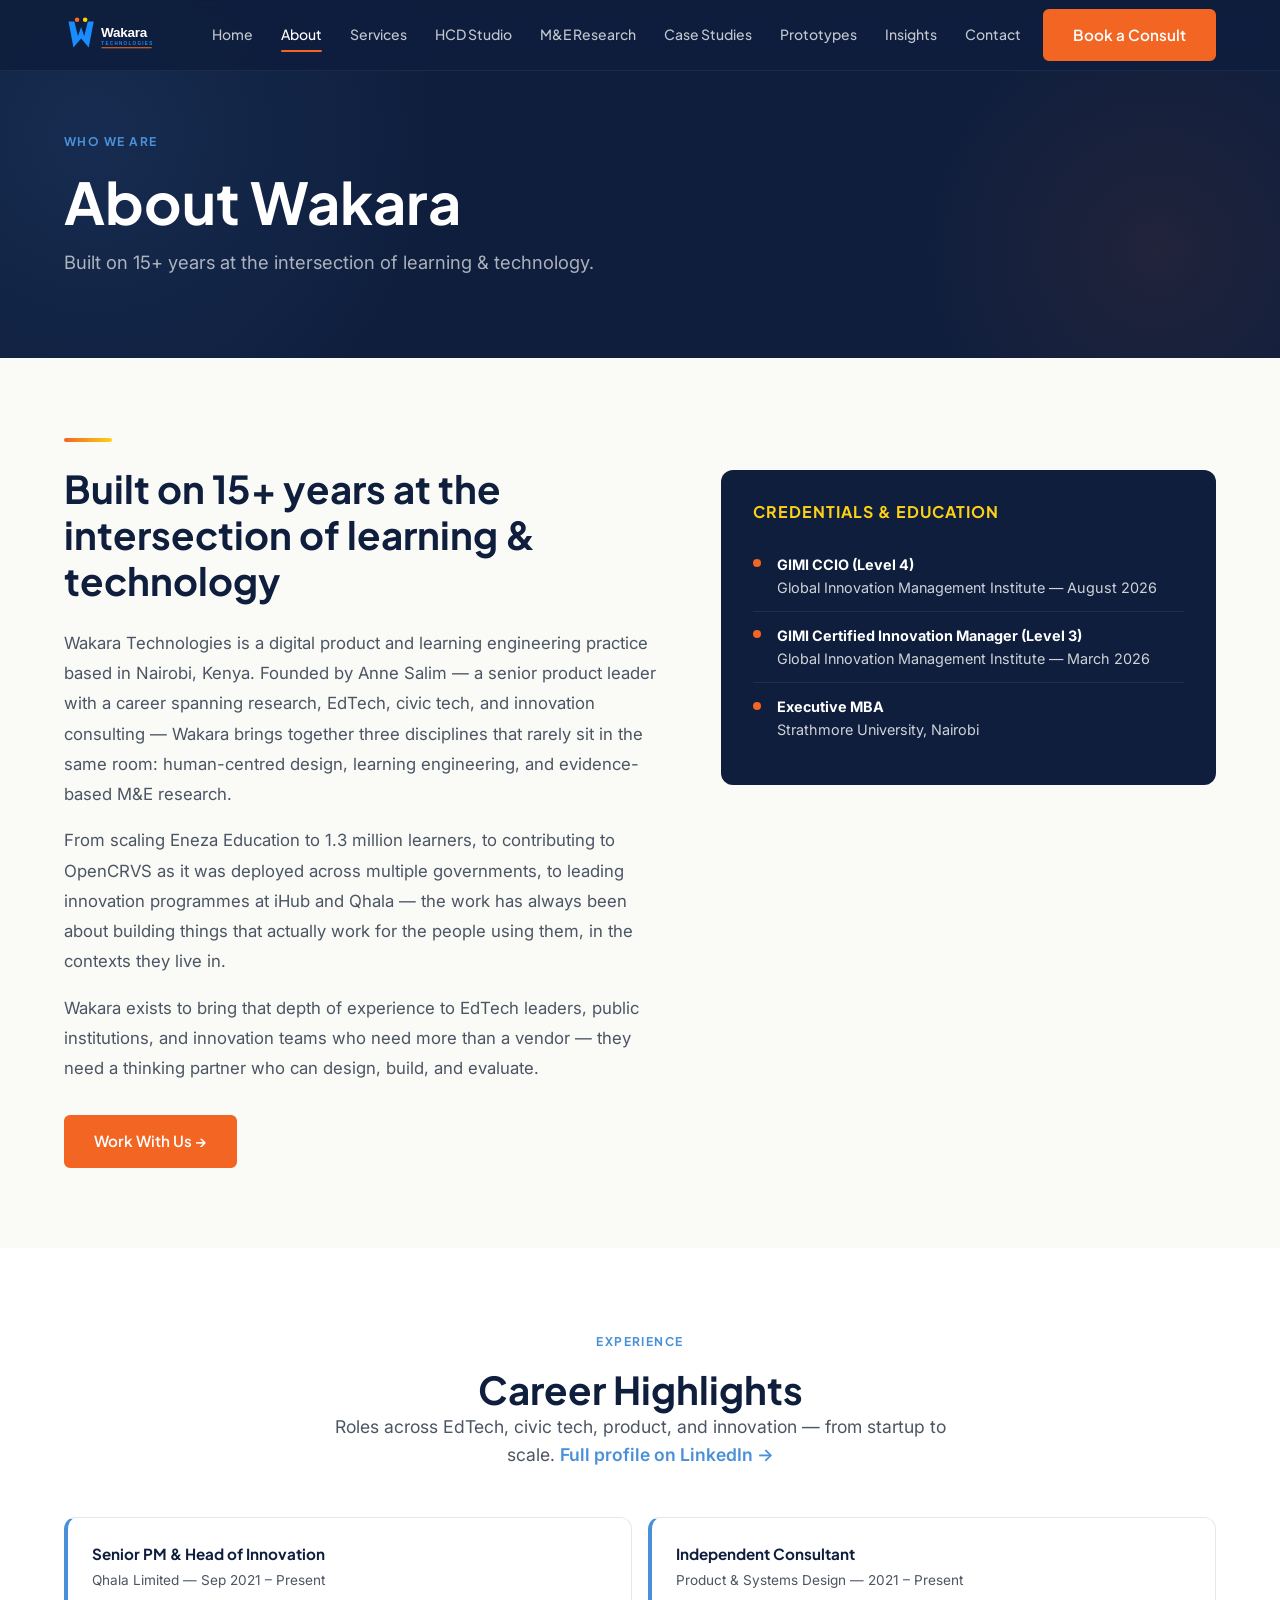
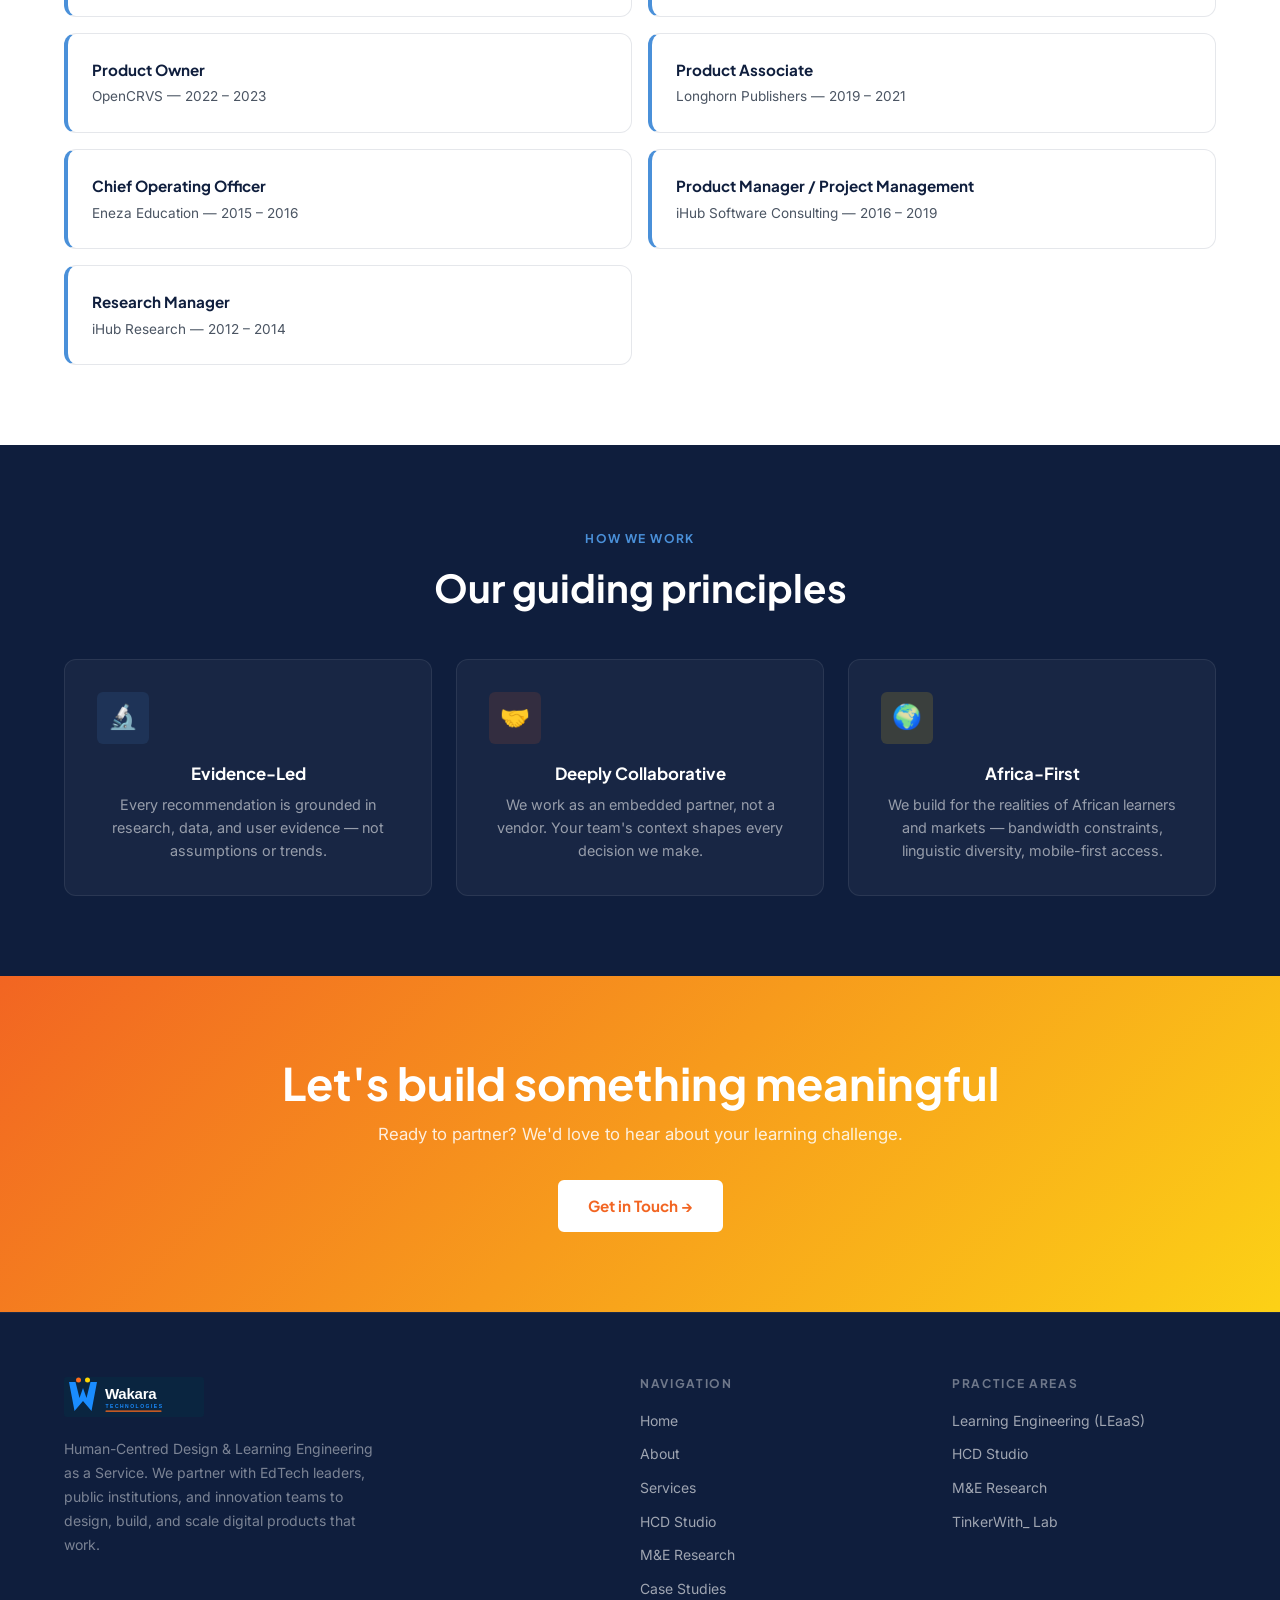
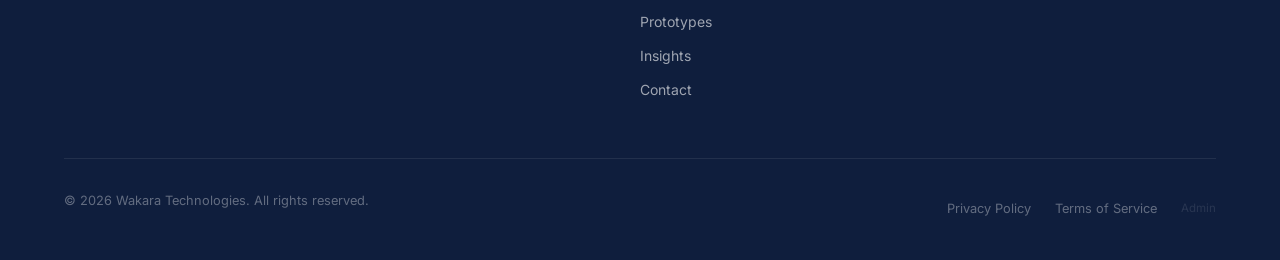
==== about.html @ aa9579fa "Add GIMI Level 3 Certified Innovation Manager credential (March 2026)" ====
<!DOCTYPE html>
<html lang="en">
<head>
  <meta charset="UTF-8" />
  <meta name="viewport" content="width=device-width, initial-scale=1.0" />
  <link rel="icon" type="image/svg+xml" href="assets/images/wakara_favicon.svg" />
  <link rel="icon" type="image/png" sizes="32x32" href="assets/images/wakara_favicon_32px.png" />
  <meta name="description" content="About Wakara Technologies — 15+ years at the intersection of learning and technology. Based in Nairobi, Kenya." />
  <title>About — Wakara Technologies</title>
  <link rel="preconnect" href="https://fonts.googleapis.com" />
  <link rel="preconnect" href="https://fonts.gstatic.com" crossorigin />
  <link href="https://fonts.googleapis.com/css2?family=Plus+Jakarta+Sans:wght@400;500;600;700;800&family=Inter:wght@300;400;500;600&display=swap" rel="stylesheet" />
  <link rel="stylesheet" href="assets/css/theme.css" />
  <!-- Google tag (gtag.js) -->
  <script async src="https://www.googletagmanager.com/gtag/js?id=G-FQJL37L7R7"></script>
  <script>
    window.dataLayer = window.dataLayer || [];
    function gtag(){dataLayer.push(arguments);}
    gtag('js', new Date());
    gtag('config', 'G-FQJL37L7R7');
  </script>
</head>
<body>
  <a href="#main-content" class="skip-link">Skip to main content</a>

  <!-- ===================== NAVBAR ===================== -->
  <nav class="navbar" role="navigation" aria-label="Main navigation">
    <div class="container nav-inner">
      <a href="index.html" class="nav-logo" aria-label="Wakara Technologies home">
        <img src="assets/images/wakara_logo_navbar.svg" alt="Wakara Technologies" class="nav-logo-img" />
      </a>
      <ul class="nav-links" role="list">
        <li><a href="index.html">Home</a></li>
        <li><a href="about.html" class="active">About</a></li>
        <li><a href="services.html">Services</a></li>
        <li><a href="hcd.html">HCD Studio</a></li>
        <li><a href="research.html">M&amp;E Research</a></li>
        <li><a href="case-studies.html">Case Studies</a></li>
        <li><a href="prototypes.html">Prototypes</a></li>
        <li><a href="insights.html">Insights</a></li>
        <li><a href="contact.html">Contact</a></li>
      </ul>
      <div class="nav-cta">
        <a href="https://calendar.app.google/kDBzfZApc8v6rd1K8" target="_blank" rel="noopener" class="btn btn-primary">Book a Consult</a>
      </div>
      <button class="hamburger" id="hamburger" aria-label="Toggle navigation" aria-expanded="false" aria-controls="mobileNav">
        <span></span><span></span><span></span>
      </button>
    </div>
  </nav>

  <div class="mobile-nav" id="mobileNav" aria-label="Mobile navigation">
    <a href="index.html">Home</a>
    <a href="about.html" class="active">About</a>
    <a href="services.html">Services</a>
    <a href="hcd.html">HCD Studio</a>
    <a href="research.html">M&amp;E Research</a>
    <a href="case-studies.html">Case Studies</a>
    <a href="prototypes.html">Prototypes</a>
    <a href="insights.html">Insights</a>
    <a href="contact.html">Contact</a>
    <div class="mobile-cta">
      <a href="https://calendar.app.google/kDBzfZApc8v6rd1K8" target="_blank" rel="noopener" class="btn btn-primary" style="width:100%;justify-content:center;">Book a Consult</a>
    </div>
  </div>

  <!-- ===================== PAGE HERO ===================== -->
  <header class="page-hero" aria-label="About page hero">
    <div class="container page-hero-content">
      <span class="section-label">Who We Are</span>
      <h1>About Wakara</h1>
      <p class="hero-sub">Built on 15+ years at the intersection of learning &amp; technology.</p>
    </div>
  </header>

  <!-- ===================== ABOUT MAIN ===================== -->
  <section class="section section-cream" id="main-content" aria-label="About main content">
    <div class="container">
      <div class="about-grid">

        <div>
          <div class="divider"></div>
          <h2 style="margin-bottom:1.5rem;">Built on 15+ years at the intersection of learning &amp; technology</h2>

          <p style="font-size:1.05rem;color:var(--gray-600);line-height:1.8;">
            Wakara Technologies is a digital product and learning engineering practice based in Nairobi, Kenya. Founded by Anne Salim — a senior product leader with a career spanning research, EdTech, civic tech, and innovation consulting — Wakara brings together three disciplines that rarely sit in the same room: human-centred design, learning engineering, and evidence-based M&amp;E research.
          </p>
          <p style="font-size:1.05rem;color:var(--gray-600);line-height:1.8;">
            From scaling Eneza Education to 1.3 million learners, to contributing to OpenCRVS as it was deployed across multiple governments, to leading innovation programmes at iHub and Qhala — the work has always been about building things that actually work for the people using them, in the contexts they live in.
          </p>
          <p style="font-size:1.05rem;color:var(--gray-600);line-height:1.8;">
            Wakara exists to bring that depth of experience to EdTech leaders, public institutions, and innovation teams who need more than a vendor — they need a thinking partner who can design, build, and evaluate.
          </p>

          <div style="margin-top:2rem;">
            <a href="contact.html" class="btn btn-primary">Work With Us &rarr;</a>
          </div>
        </div>

        <div>
          <div class="cred-card">
            <h3>Credentials &amp; Education</h3>

            <div class="cred-item">
              <div class="cred-dot"></div>
              <div class="cred-text">
                <strong>GIMI CCIO (Level 4)</strong><br />
                Global Innovation Management Institute &mdash; August 2026
              </div>
            </div>

            <div class="cred-item">
              <div class="cred-dot"></div>
              <div class="cred-text">
                <strong>GIMI Certified Innovation Manager (Level 3)</strong><br />
                Global Innovation Management Institute &mdash; March 2026
              </div>
            </div>

            <div class="cred-item">
              <div class="cred-dot"></div>
              <div class="cred-text">
                <strong>Executive MBA</strong><br />
                Strathmore University, Nairobi
              </div>
            </div>

          </div>
        </div>

      </div>
    </div>
  </section>

  <!-- ===================== CAREER HIGHLIGHTS ===================== -->
  <section class="section section-light" aria-labelledby="career-heading">
    <div class="container">
      <div class="text-center" style="margin-bottom:3rem;">
        <span class="section-label">Experience</span>
        <h2 id="career-heading">Career Highlights</h2>
        <p class="section-subtitle">Roles across EdTech, civic tech, product, and innovation — from startup to scale. <a href="https://www.linkedin.com/in/anne-salim-95a51118" target="_blank" rel="noopener" style="color:var(--sky);font-weight:600;">Full profile on LinkedIn →</a></p>
      </div>

      <div class="career-grid">

        <div class="career-card card-hover">
          <div class="career-role">Senior PM &amp; Head of Innovation</div>
          <div class="career-org">Qhala Limited &mdash; Sep 2021 – Present</div>
        </div>

        <div class="career-card card-hover">
          <div class="career-role">Independent Consultant</div>
          <div class="career-org">Product &amp; Systems Design &mdash; 2021 – Present</div>
        </div>

        <div class="career-card card-hover">
          <div class="career-role">Product Owner</div>
          <div class="career-org">OpenCRVS &mdash; 2022 – 2023</div>
        </div>

        <div class="career-card card-hover">
          <div class="career-role">Product Associate</div>
          <div class="career-org">Longhorn Publishers &mdash; 2019 – 2021</div>
        </div>

        <div class="career-card card-hover">
          <div class="career-role">Chief Operating Officer</div>
          <div class="career-org">Eneza Education &mdash; 2015 – 2016</div>
        </div>

        <div class="career-card card-hover">
          <div class="career-role">Product Manager / Project Management</div>
          <div class="career-org">iHub Software Consulting &mdash; 2016 – 2019</div>
        </div>

        <div class="career-card card-hover">
          <div class="career-role">Research Manager</div>
          <div class="career-org">iHub Research &mdash; 2012 – 2014</div>
        </div>

      </div>
    </div>
  </section>

  <!-- ===================== VALUES ===================== -->
  <section class="section section-dark" aria-labelledby="values-heading">
    <div class="container text-center">
      <span class="section-label" style="color:var(--sky)">How We Work</span>
      <h2 id="values-heading" class="text-white" style="margin-bottom:3rem;">Our guiding principles</h2>

      <div class="services-grid">

        <div class="service-card card-hover" style="background:rgba(255,255,255,.04);border-color:rgba(255,255,255,.08);">
          <div class="service-icon icon-sky">🔬</div>
          <h3 style="color:var(--white);">Evidence-Led</h3>
          <p style="color:rgba(255,255,255,.55);">Every recommendation is grounded in research, data, and user evidence — not assumptions or trends.</p>
        </div>

        <div class="service-card card-hover" style="background:rgba(255,255,255,.04);border-color:rgba(255,255,255,.08);">
          <div class="service-icon icon-orange">🤝</div>
          <h3 style="color:var(--white);">Deeply Collaborative</h3>
          <p style="color:rgba(255,255,255,.55);">We work as an embedded partner, not a vendor. Your team's context shapes every decision we make.</p>
        </div>

        <div class="service-card card-hover" style="background:rgba(255,255,255,.04);border-color:rgba(255,255,255,.08);">
          <div class="service-icon icon-yellow">🌍</div>
          <h3 style="color:var(--white);">Africa-First</h3>
          <p style="color:rgba(255,255,255,.55);">We build for the realities of African learners and markets — bandwidth constraints, linguistic diversity, mobile-first access.</p>
        </div>

      </div>
    </div>
  </section>

  <!-- ===================== CTA ===================== -->
  <section class="cta-banner" aria-label="Call to action">
    <div class="container">
      <h2>Let's build something meaningful</h2>
      <p>Ready to partner? We'd love to hear about your learning challenge.</p>
      <a href="contact.html" class="btn btn-white">Get in Touch &rarr;</a>
    </div>
  </section>

  <!-- ===================== FOOTER ===================== -->
  <footer class="footer" role="contentinfo">
    <div class="container">
      <div class="footer-grid">
        <div class="footer-brand">
          <img src="assets/images/wakara_logo_dark_bg.svg" alt="Wakara Technologies" class="footer-logo-img" />
          <p class="footer-tagline">Human-Centred Design &amp; Learning Engineering as a Service. We partner with EdTech leaders, public institutions, and innovation teams to design, build, and scale digital products that work.</p>
        </div>
        <div class="footer-col">
          <h4>Navigation</h4>
          <ul>
            <li><a href="index.html">Home</a></li>
            <li><a href="about.html">About</a></li>
            <li><a href="services.html">Services</a></li>
            <li><a href="hcd.html">HCD Studio</a></li>
            <li><a href="research.html">M&amp;E Research</a></li>
            <li><a href="case-studies.html">Case Studies</a></li>
            <li><a href="prototypes.html">Prototypes</a></li>
            <li><a href="insights.html">Insights</a></li>
            <li><a href="contact.html">Contact</a></li>
          </ul>
        </div>
        <div class="footer-col">
          <h4>Practice Areas</h4>
          <ul>
            <li><a href="services.html">Learning Engineering (LEaaS)</a></li>
            <li><a href="hcd.html">HCD Studio</a></li>
            <li><a href="research.html">M&amp;E Research</a></li>
            <li><a href="prototypes.html">TinkerWith_ Lab</a></li>
          </ul>
        </div>
      </div>
      <div class="footer-bottom">
        <p class="footer-copy">&copy; 2026 Wakara Technologies. All rights reserved.</p>
        <div class="footer-legal">
          <a href="privacy.html">Privacy Policy</a>
          <a href="#">Terms of Service</a>
          <a href="admin.html" style="opacity:.3;font-size:.72rem;">Admin</a>
        </div>
      </div>
    </div>
  </footer>

  <script src="assets/js/theme.js"></script>
</body>
</html>
---- assets/css/theme.css ----
/* ===================================================
   Wakara Technologies — theme.css
   Brand palette & design system
   =================================================== */

/* ---------- Google Fonts ---------- */
@import url('https://fonts.googleapis.com/css2?family=Plus+Jakarta+Sans:wght@400;500;600;700;800&family=Inter:wght@300;400;500;600&display=swap');

/* ---------- CSS Variables ---------- */
:root {
  --navy:        #0f1e3d;
  --navy-light:  #1a2d52;
  --sky:         #4a90d9;
  --orange:      #f26522;
  --yellow:      #fcd116;
  --cream:       #fafaf7;
  --white:       #ffffff;
  --gray-100:    #f3f4f6;
  --gray-200:    #e5e7eb;
  --gray-400:    #9ca3af;
  --gray-600:    #4b5563;
  --gray-800:    #1f2937;
  --green:       #10b981;

  --font-head: 'Plus Jakarta Sans', sans-serif;
  --font-body: 'Inter', sans-serif;

  --radius-sm:  6px;
  --radius-md:  12px;
  --radius-lg:  20px;

  --shadow-sm:  0 1px 3px rgba(0,0,0,.08);
  --shadow-md:  0 4px 16px rgba(0,0,0,.12);
  --shadow-lg:  0 8px 32px rgba(0,0,0,.18);
  --transition: all .25s ease;
}

/* ---------- Reset & Base ---------- */
*, *::before, *::after { box-sizing: border-box; margin: 0; padding: 0; }

html { scroll-behavior: smooth; font-size: 16px; }

body {
  font-family: var(--font-body);
  background: var(--cream);
  color: var(--gray-800);
  line-height: 1.6;
  -webkit-font-smoothing: antialiased;
}

img { max-width: 100%; display: block; }
a  { text-decoration: none; color: inherit; }
ul { list-style: none; }

/* ---------- Typography ---------- */
h1,h2,h3,h4,h5,h6 {
  font-family: var(--font-head);
  font-weight: 700;
  line-height: 1.2;
  color: var(--navy);
}

h1 { font-size: clamp(2.2rem, 5vw, 3.6rem); }
h2 { font-size: clamp(1.7rem, 3.5vw, 2.4rem); }
h3 { font-size: clamp(1.2rem, 2.5vw, 1.5rem); }

p { margin-bottom: 1rem; }

/* ---------- Utility ---------- */
.container {
  max-width: 1200px;
  margin: 0 auto;
  padding: 0 1.5rem;
}

.gradient-text {
  background: linear-gradient(90deg, var(--orange) 0%, var(--yellow) 100%);
  -webkit-background-clip: text;
  -webkit-text-fill-color: transparent;
  background-clip: text;
}

.section { padding: 5rem 0; }
.section-sm { padding: 3rem 0; }
.section-dark { background: var(--navy); }
.section-light { background: var(--white); }
.section-cream { background: var(--cream); }

.text-center { text-align: center; }
.text-white  { color: var(--white); }
.text-sky    { color: var(--sky); }
.text-orange { color: var(--orange); }

.section-label {
  display: inline-block;
  font-family: var(--font-head);
  font-size: .75rem;
  font-weight: 700;
  letter-spacing: .12em;
  text-transform: uppercase;
  color: var(--sky);
  margin-bottom: 1rem;
}

.section-title {
  margin-bottom: 1rem;
}

.section-subtitle {
  font-size: 1.1rem;
  color: var(--gray-600);
  max-width: 640px;
  margin: 0 auto 3rem;
}

/* ---------- Buttons ---------- */
.btn {
  display: inline-flex;
  align-items: center;
  gap: .5rem;
  padding: .75rem 1.75rem;
  border-radius: var(--radius-sm);
  font-family: var(--font-head);
  font-size: .95rem;
  font-weight: 600;
  cursor: pointer;
  border: 2px solid transparent;
  transition: var(--transition);
  white-space: nowrap;
}

.btn-primary {
  background: var(--orange);
  color: var(--white);
  border-color: var(--orange);
}
.btn-primary:hover {
  background: #d9581a;
  border-color: #d9581a;
  transform: translateY(-2px);
  box-shadow: 0 6px 20px rgba(242,101,34,.35);
}

.btn-outline {
  background: transparent;
  color: var(--white);
  border-color: rgba(255,255,255,.5);
}
.btn-outline:hover {
  border-color: var(--white);
  background: rgba(255,255,255,.08);
  transform: translateY(-2px);
}

.btn-outline-dark {
  background: transparent;
  color: var(--navy);
  border-color: var(--navy);
}
.btn-outline-dark:hover {
  background: var(--navy);
  color: var(--white);
  transform: translateY(-2px);
}

/* ---------- Navbar ---------- */
.navbar {
  position: fixed;
  top: 0; left: 0; right: 0;
  z-index: 1000;
  background: rgba(15,30,61,.92);
  backdrop-filter: blur(12px);
  -webkit-backdrop-filter: blur(12px);
  border-bottom: 1px solid rgba(255,255,255,.06);
  transition: box-shadow .3s ease;
}

.navbar.scrolled {
  box-shadow: 0 4px 24px rgba(0,0,0,.35);
}

.nav-inner {
  display: flex;
  align-items: center;
  justify-content: space-between;
  height: 70px;
}

.nav-logo {
  display: flex;
  align-items: center;
  line-height: 1;
}

.nav-logo-img {
  height: 36px;
  width: auto;
  display: block;
}

.nav-links {
  display: flex;
  align-items: center;
  gap: .25rem;
}

.nav-links a {
  position: relative;
  padding: .4rem .75rem;
  font-family: var(--font-head);
  font-size: .875rem;
  font-weight: 500;
  color: rgba(255,255,255,.75);
  border-radius: var(--radius-sm);
  transition: var(--transition);
}

.nav-links a:hover {
  color: var(--white);
  background: rgba(255,255,255,.06);
}

.nav-links a.active {
  color: var(--white);
}

.nav-links a.active::after {
  content: '';
  position: absolute;
  bottom: -2px;
  left: .75rem;
  right: .75rem;
  height: 2px;
  background: var(--orange);
  border-radius: 2px;
}

.nav-cta {
  display: flex;
  align-items: center;
  gap: .75rem;
}

/* Hamburger */
.hamburger {
  display: none;
  flex-direction: column;
  gap: 5px;
  cursor: pointer;
  padding: .5rem;
  border-radius: var(--radius-sm);
  transition: var(--transition);
}

.hamburger span {
  display: block;
  width: 24px;
  height: 2px;
  background: var(--white);
  border-radius: 2px;
  transition: var(--transition);
}

.hamburger.open span:nth-child(1) { transform: translateY(7px) rotate(45deg); }
.hamburger.open span:nth-child(2) { opacity: 0; }
.hamburger.open span:nth-child(3) { transform: translateY(-7px) rotate(-45deg); }

/* ---------- Mobile Nav ---------- */
.mobile-nav {
  display: none;
  position: fixed;
  top: 70px; left: 0; right: 0;
  background: var(--navy);
  border-bottom: 1px solid rgba(255,255,255,.08);
  z-index: 999;
  padding: 1rem 0;
  transform: translateY(-10px);
  opacity: 0;
  transition: opacity .25s ease, transform .25s ease;
  pointer-events: none;
}

.mobile-nav.open {
  opacity: 1;
  transform: translateY(0);
  pointer-events: all;
}

.mobile-nav a {
  display: block;
  padding: .75rem 1.5rem;
  font-family: var(--font-head);
  font-size: .95rem;
  font-weight: 500;
  color: rgba(255,255,255,.8);
  border-left: 3px solid transparent;
  transition: var(--transition);
}

.mobile-nav a:hover,
.mobile-nav a.active {
  color: var(--white);
  border-left-color: var(--orange);
  background: rgba(255,255,255,.04);
}

.mobile-nav .mobile-cta {
  margin: 1rem 1.5rem 0;
}

/* ---------- Page Hero ---------- */
.page-hero {
  padding: 8rem 0 4rem;
  background: var(--navy);
  position: relative;
  overflow: hidden;
}

.page-hero::before {
  content: '';
  position: absolute;
  top: -60%;
  left: -20%;
  width: 700px;
  height: 700px;
  background: radial-gradient(circle, rgba(74,144,217,.12) 0%, transparent 70%);
  pointer-events: none;
}

.page-hero::after {
  content: '';
  position: absolute;
  bottom: -40%;
  right: -10%;
  width: 500px;
  height: 500px;
  background: radial-gradient(circle, rgba(242,101,34,.08) 0%, transparent 70%);
  pointer-events: none;
}

.page-hero-content {
  position: relative;
  z-index: 1;
}

.page-hero h1 {
  color: var(--white);
  margin-bottom: .75rem;
}

.page-hero .hero-sub {
  font-size: 1.15rem;
  color: rgba(255,255,255,.65);
  max-width: 580px;
}

/* ---------- Home Hero ---------- */
.hero {
  min-height: 100vh;
  display: flex;
  align-items: center;
  background: var(--navy);
  position: relative;
  overflow: hidden;
  padding: 7rem 0 4rem;
}

.hero::before {
  content: '';
  position: absolute;
  inset: 0;
  background:
    radial-gradient(ellipse 80% 60% at 50% 30%, rgba(74,144,217,.14) 0%, transparent 60%),
    radial-gradient(ellipse 40% 40% at 80% 80%, rgba(242,101,34,.08) 0%, transparent 60%);
  pointer-events: none;
}

.hero-grid {
  display: grid;
  grid-template-columns: 1fr 1fr;
  gap: 4rem;
  align-items: center;
  position: relative;
  z-index: 1;
}

.hero-badge {
  display: inline-flex;
  align-items: center;
  gap: .5rem;
  background: rgba(255,255,255,.07);
  border: 1px solid rgba(255,255,255,.12);
  border-radius: 999px;
  padding: .35rem .9rem;
  margin-bottom: 1.5rem;
  font-family: var(--font-head);
  font-size: .8rem;
  font-weight: 600;
  color: var(--yellow);
  letter-spacing: .04em;
}

.pulse-dot {
  width: 8px;
  height: 8px;
  background: var(--yellow);
  border-radius: 50%;
  animation: pulse 2s infinite;
}

@keyframes pulse {
  0%,100% { box-shadow: 0 0 0 0 rgba(252,209,22,.4); }
  50%      { box-shadow: 0 0 0 6px rgba(252,209,22,0); }
}

.hero-title {
  color: var(--white);
  margin-bottom: 1.25rem;
}

.hero-subtitle {
  font-size: 1.1rem;
  color: rgba(255,255,255,.65);
  margin-bottom: 2rem;
  line-height: 1.7;
}

.hero-ctas {
  display: flex;
  flex-wrap: wrap;
  gap: 1rem;
  margin-bottom: 3rem;
}

.hero-stats {
  display: flex;
  flex-wrap: wrap;
  gap: 2rem;
  padding-top: 2rem;
  border-top: 1px solid rgba(255,255,255,.1);
}

.stat-item .stat-val {
  font-family: var(--font-head);
  font-size: 1.6rem;
  font-weight: 800;
  color: var(--white);
}

.stat-item .stat-val span { color: var(--orange); }

.stat-item .stat-label {
  font-size: .8rem;
  color: rgba(255,255,255,.5);
  letter-spacing: .04em;
}

/* Hero visual blob */
.hero-visual {
  display: flex;
  justify-content: center;
  align-items: center;
}

.hero-blob {
  width: 420px;
  height: 420px;
  background: linear-gradient(135deg, rgba(74,144,217,.2) 0%, rgba(242,101,34,.15) 60%, rgba(252,209,22,.1) 100%);
  border-radius: 60% 40% 50% 45% / 45% 55% 40% 60%;
  border: 1px solid rgba(255,255,255,.08);
  display: flex;
  align-items: center;
  justify-content: center;
  animation: blobFloat 8s ease-in-out infinite;
  position: relative;
}

.hero-blob::before {
  content: '';
  position: absolute;
  inset: 20px;
  border-radius: inherit;
  background: rgba(255,255,255,.03);
  border: 1px solid rgba(255,255,255,.06);
}

.blob-text {
  font-family: var(--font-head);
  font-size: 1rem;
  font-weight: 600;
  color: rgba(255,255,255,.5);
  text-align: center;
  letter-spacing: .04em;
  z-index: 1;
  padding: 1rem;
}

.blob-text strong {
  display: block;
  font-size: 2.5rem;
  font-weight: 800;
  color: var(--white);
  margin-bottom: .25rem;
}

@keyframes blobFloat {
  0%,100% { transform: translateY(0) rotate(0deg); border-radius: 60% 40% 50% 45% / 45% 55% 40% 60%; }
  33%      { transform: translateY(-16px) rotate(2deg); border-radius: 50% 50% 45% 55% / 55% 45% 55% 45%; }
  66%      { transform: translateY(8px) rotate(-1deg); border-radius: 55% 45% 55% 45% / 50% 50% 50% 50%; }
}

/* ---------- Service Cards ---------- */
.services-grid {
  display: grid;
  grid-template-columns: repeat(3, 1fr);
  gap: 1.5rem;
}

.service-card {
  background: var(--white);
  border-radius: var(--radius-md);
  padding: 2rem;
  border: 1px solid var(--gray-200);
  transition: var(--transition);
  position: relative;
  overflow: hidden;
}

.service-card::before {
  content: '';
  position: absolute;
  top: 0; left: 0; right: 0;
  height: 3px;
  background: linear-gradient(90deg, var(--sky), var(--orange));
  opacity: 0;
  transition: var(--transition);
}

.service-card:hover::before { opacity: 1; }

.service-icon {
  width: 52px;
  height: 52px;
  border-radius: var(--radius-sm);
  display: flex;
  align-items: center;
  justify-content: center;
  font-size: 1.5rem;
  margin-bottom: 1.25rem;
}

.icon-sky    { background: rgba(74,144,217,.12); }
.icon-orange { background: rgba(242,101,34,.12); }
.icon-yellow { background: rgba(252,209,22,.15); }
.icon-navy   { background: rgba(15,30,61,.08); }

.service-card h3 {
  font-size: 1.05rem;
  margin-bottom: .6rem;
  color: var(--navy);
}

.service-card p {
  font-size: .9rem;
  color: var(--gray-600);
  margin: 0;
}

.service-cta-card {
  background: linear-gradient(135deg, var(--navy) 0%, #1e4080 100%);
  border: none;
  color: var(--white);
  display: flex;
  flex-direction: column;
  justify-content: center;
  min-height: 180px;
}

.service-cta-card h3 { color: var(--white); }
.service-cta-card p  { color: rgba(255,255,255,.65); }

/* ---------- Case Study Cards ---------- */
.case-grid {
  display: grid;
  grid-template-columns: repeat(3, 1fr);
  gap: 1.5rem;
}

.case-card {
  border-radius: var(--radius-md);
  overflow: hidden;
  position: relative;
  min-height: 320px;
  display: flex;
  flex-direction: column;
  justify-content: flex-end;
  transition: var(--transition);
}

.case-bg {
  position: absolute;
  inset: 0;
  z-index: 0;
}

.case-bg-1 { background: linear-gradient(135deg, #1a2d52 0%, #0f1e3d 100%); }
.case-bg-2 { background: linear-gradient(135deg, #1e3a5f 0%, #0f1e3d 100%); }
.case-bg-3 { background: linear-gradient(135deg, #2a1f4f 0%, #0f1e3d 100%); }

.case-overlay {
  position: absolute;
  inset: 0;
  background: linear-gradient(to top, rgba(0,0,0,.75) 0%, transparent 60%);
  z-index: 1;
}

.case-content {
  position: relative;
  z-index: 2;
  padding: 1.75rem;
}

.case-tag {
  display: inline-block;
  background: rgba(255,255,255,.12);
  color: rgba(255,255,255,.8);
  font-size: .7rem;
  font-weight: 600;
  letter-spacing: .1em;
  text-transform: uppercase;
  padding: .25rem .65rem;
  border-radius: 999px;
  margin-bottom: .75rem;
}

.case-card h3 {
  color: var(--white);
  font-size: 1.2rem;
  margin-bottom: .4rem;
}

.case-card p {
  font-size: .875rem;
  color: rgba(255,255,255,.65);
  margin-bottom: 1rem;
}

.case-stat {
  font-family: var(--font-head);
  font-weight: 700;
  color: var(--yellow);
  font-size: 1.1rem;
}

/* Case study full-width variant */
.case-card-full {
  min-height: 260px;
  border-radius: var(--radius-md);
  margin-bottom: 1.5rem;
}

/* ---------- Package Cards ---------- */
.packages-grid {
  display: grid;
  grid-template-columns: repeat(2, 1fr);
  gap: 1.5rem;
}

.package-card {
  background: var(--white);
  border-radius: var(--radius-md);
  padding: 2.25rem;
  border: 1px solid var(--gray-200);
  border-top: 4px solid transparent;
  transition: var(--transition);
}

.package-card:hover {
  border-top-color: var(--orange);
  box-shadow: var(--shadow-lg);
  transform: translateY(-4px);
}

.package-number {
  font-family: var(--font-head);
  font-size: .75rem;
  font-weight: 700;
  letter-spacing: .14em;
  text-transform: uppercase;
  color: var(--sky);
  margin-bottom: .5rem;
}

.package-card h3 {
  color: var(--navy);
  margin-bottom: .75rem;
  font-size: 1.3rem;
}

.package-card p {
  color: var(--gray-600);
  font-size: .95rem;
  margin: 0;
}

/* ---------- Prototype Cards ---------- */
.proto-grid {
  display: grid;
  grid-template-columns: repeat(3, 1fr);
  gap: 1.5rem;
}

.proto-card {
  background: var(--white);
  border-radius: var(--radius-md);
  padding: 1.75rem;
  border: 1px solid var(--gray-200);
  transition: var(--transition);
  display: flex;
  flex-direction: column;
  gap: .75rem;
}

.proto-card-header {
  display: flex;
  align-items: flex-start;
  justify-content: space-between;
  gap: .5rem;
}

.proto-card h3 {
  font-size: 1.1rem;
  color: var(--navy);
  flex: 1;
}

.proto-card p {
  font-size: .88rem;
  color: var(--gray-600);
  line-height: 1.6;
  flex: 1;
  margin: 0;
}

.proto-tags {
  display: flex;
  flex-wrap: wrap;
  gap: .4rem;
}

.proto-tag {
  background: #e0f2fe;
  color: #0369a1;
  font-size: .7rem;
  font-weight: 600;
  padding: .2rem .6rem;
  border-radius: 999px;
}

.proto-footer {
  display: flex;
  align-items: center;
  justify-content: space-between;
  margin-top: auto;
}

.proto-link {
  font-family: var(--font-head);
  font-size: .85rem;
  font-weight: 600;
  color: var(--sky);
  transition: var(--transition);
}

.proto-link:hover {
  color: var(--orange);
}

/* Status Badges */
.badge {
  display: inline-block;
  font-size: .7rem;
  font-weight: 700;
  letter-spacing: .06em;
  text-transform: uppercase;
  padding: .25rem .65rem;
  border-radius: 999px;
}

.badge-live     { background: rgba(16,185,129,.12); color: #059669; border: 1px solid rgba(16,185,129,.25); }
.badge-progress { background: rgba(252,209,22,.15); color: #92600a; border: 1px solid rgba(252,209,22,.35); }
.badge-concept  { background: rgba(156,163,175,.12); color: #4b5563; border: 1px solid rgba(156,163,175,.25); }

/* ---------- Insight Cards ---------- */
.insights-grid {
  display: grid;
  grid-template-columns: repeat(3, 1fr);
  gap: 1.5rem;
}

.insight-card {
  background: var(--white);
  border-radius: var(--radius-md);
  overflow: hidden;
  border: 1px solid var(--gray-200);
  transition: var(--transition);
  display: flex;
  flex-direction: column;
}

.insight-img {
  height: 180px;
  background: linear-gradient(135deg, var(--navy-light) 0%, var(--navy) 100%);
  position: relative;
  overflow: hidden;
  flex-shrink: 0;
}

.insight-img-inner {
  position: absolute;
  inset: 0;
  display: flex;
  align-items: center;
  justify-content: center;
  font-size: 3rem;
  opacity: .3;
}

.insight-body {
  padding: 1.5rem;
  flex: 1;
  display: flex;
  flex-direction: column;
}

.insight-cat {
  font-size: .72rem;
  font-weight: 700;
  letter-spacing: .1em;
  text-transform: uppercase;
  color: var(--sky);
  margin-bottom: .5rem;
}

.insight-card h3 {
  font-size: 1rem;
  color: var(--navy);
  margin-bottom: .6rem;
  line-height: 1.4;
}

.insight-card p {
  font-size: .875rem;
  color: var(--gray-600);
  flex: 1;
  margin: 0;
}

.insight-link {
  display: inline-flex;
  align-items: center;
  gap: .3rem;
  margin-top: 1.25rem;
  font-family: var(--font-head);
  font-size: .85rem;
  font-weight: 600;
  color: var(--sky);
  transition: var(--transition);
}

.insight-link:hover { color: var(--orange); gap: .5rem; }

/* ---------- Contact ---------- */
.contact-grid {
  display: grid;
  grid-template-columns: 1fr 1.5fr;
  gap: 4rem;
  align-items: start;
}

.contact-info h2 { margin-bottom: 1rem; }

.contact-item {
  display: flex;
  gap: 1rem;
  margin-bottom: 1.75rem;
  align-items: flex-start;
}

.contact-icon {
  width: 44px;
  height: 44px;
  background: rgba(74,144,217,.1);
  border-radius: var(--radius-sm);
  display: flex;
  align-items: center;
  justify-content: center;
  font-size: 1.2rem;
  flex-shrink: 0;
}

.contact-item-label {
  font-family: var(--font-head);
  font-size: .75rem;
  font-weight: 600;
  letter-spacing: .1em;
  text-transform: uppercase;
  color: var(--sky);
  margin-bottom: .2rem;
}

.contact-item-val {
  font-size: .95rem;
  color: var(--gray-800);
  font-weight: 500;
}

/* Contact Form */
.contact-form {
  background: var(--white);
  border-radius: var(--radius-lg);
  padding: 2.5rem;
  border: 1px solid var(--gray-200);
  box-shadow: var(--shadow-md);
}

.form-group {
  margin-bottom: 1.25rem;
}

.form-group label {
  display: block;
  font-family: var(--font-head);
  font-size: .8rem;
  font-weight: 600;
  letter-spacing: .06em;
  text-transform: uppercase;
  color: var(--gray-600);
  margin-bottom: .4rem;
}

.form-group input,
.form-group textarea {
  width: 100%;
  padding: .75rem 1rem;
  border: 1px solid var(--gray-200);
  border-radius: var(--radius-sm);
  font-family: var(--font-body);
  font-size: .95rem;
  color: var(--gray-800);
  background: var(--cream);
  transition: var(--transition);
  outline: none;
}

.form-group input:focus,
.form-group textarea:focus {
  border-color: var(--sky);
  background: var(--white);
  box-shadow: 0 0 0 3px rgba(74,144,217,.12);
}

.form-group textarea {
  resize: vertical;
  min-height: 140px;
}

.form-note {
  font-size: .8rem;
  color: var(--gray-400);
  margin-top: 1rem;
  font-style: italic;
}

/* ---------- CTA Banner ---------- */
.cta-banner {
  background: linear-gradient(135deg, var(--orange) 0%, var(--yellow) 100%);
  padding: 5rem 0;
  text-align: center;
}

.cta-banner h2 {
  color: var(--white);
  font-size: clamp(1.8rem, 4vw, 2.8rem);
  margin-bottom: .75rem;
}

.cta-banner p {
  color: rgba(255,255,255,.85);
  font-size: 1.05rem;
  margin-bottom: 2rem;
}

.btn-white {
  background: var(--white);
  color: var(--orange);
  border-color: var(--white);
  font-weight: 700;
}

.btn-white:hover {
  background: var(--cream);
  transform: translateY(-2px);
  box-shadow: 0 8px 24px rgba(0,0,0,.15);
}

/* ---------- Credentials & About ---------- */
.cred-card {
  background: var(--navy);
  border-radius: var(--radius-md);
  padding: 2rem;
  margin-top: 2rem;
}

.cred-card h3 {
  color: var(--yellow);
  font-size: 1rem;
  letter-spacing: .06em;
  text-transform: uppercase;
  margin-bottom: 1.25rem;
}

.cred-item {
  display: flex;
  align-items: flex-start;
  gap: 1rem;
  padding: .75rem 0;
  border-bottom: 1px solid rgba(255,255,255,.07);
}

.cred-item:last-child { border-bottom: none; }

.cred-dot {
  width: 8px;
  height: 8px;
  background: var(--orange);
  border-radius: 50%;
  margin-top: .4rem;
  flex-shrink: 0;
}

.cred-text { color: rgba(255,255,255,.8); font-size: .9rem; }
.cred-text strong { color: var(--white); }

.career-grid {
  display: grid;
  grid-template-columns: repeat(2, 1fr);
  gap: 1rem;
  margin-top: 2rem;
}

.career-card {
  background: var(--white);
  border-radius: var(--radius-md);
  padding: 1.5rem;
  border: 1px solid var(--gray-200);
  border-left: 4px solid var(--sky);
}

.career-role {
  font-family: var(--font-head);
  font-weight: 700;
  color: var(--navy);
  font-size: .95rem;
  margin-bottom: .25rem;
}

.career-org {
  font-size: .85rem;
  color: var(--gray-600);
}

/* ---------- Footer ---------- */
.footer {
  background: var(--navy);
  padding: 4rem 0 2rem;
  border-top: 1px solid rgba(255,255,255,.06);
}

.footer-grid {
  display: grid;
  grid-template-columns: 2fr 1fr 1fr;
  gap: 3rem;
  padding-bottom: 3rem;
  border-bottom: 1px solid rgba(255,255,255,.08);
  margin-bottom: 2rem;
}

.footer-logo-img {
  height: 40px;
  width: auto;
  display: block;
  margin-bottom: 1.25rem;
}

.footer-tagline {
  font-size: .875rem;
  color: rgba(255,255,255,.45);
  line-height: 1.7;
  max-width: 320px;
}

.footer-col h4 {
  font-family: var(--font-head);
  font-size: .75rem;
  font-weight: 700;
  letter-spacing: .14em;
  text-transform: uppercase;
  color: rgba(255,255,255,.4);
  margin-bottom: 1rem;
}

.footer-col ul li { margin-bottom: .5rem; }

.footer-col ul li a {
  font-size: .875rem;
  color: rgba(255,255,255,.6);
  transition: var(--transition);
}

.footer-col ul li a:hover { color: var(--white); }

.footer-bottom {
  display: flex;
  align-items: center;
  justify-content: space-between;
  flex-wrap: wrap;
  gap: 1rem;
}

.footer-copy {
  font-size: .8rem;
  color: rgba(255,255,255,.35);
}

.footer-legal {
  display: flex;
  gap: 1.5rem;
}

.footer-legal a {
  font-size: .8rem;
  color: rgba(255,255,255,.35);
  transition: var(--transition);
}

.footer-legal a:hover { color: rgba(255,255,255,.65); }

/* ---------- Card hover utility ---------- */
.card-hover {
  transition: transform .25s ease, box-shadow .25s ease;
}

.card-hover:hover {
  transform: translateY(-6px);
  box-shadow: var(--shadow-lg);
}

/* ---------- Fade-in on scroll ---------- */
.fade-in {
  opacity: 0;
  transform: translateY(24px);
  transition: opacity .55s ease, transform .55s ease;
}

.fade-in.visible {
  opacity: 1;
  transform: translateY(0);
}

/* ---------- Section divider ---------- */
.divider {
  width: 48px;
  height: 4px;
  background: linear-gradient(90deg, var(--orange), var(--yellow));
  border-radius: 2px;
  margin-bottom: 1.5rem;
}

/* ---------- Two-col about layout ---------- */
.about-grid {
  display: grid;
  grid-template-columns: 1.2fr 1fr;
  gap: 4rem;
  align-items: start;
}

/* ---------- Services expanded ---------- */
.service-expanded {
  background: var(--white);
  border-radius: var(--radius-md);
  padding: 2.25rem;
  border: 1px solid var(--gray-200);
  display: grid;
  grid-template-columns: auto 1fr;
  gap: 1.5rem;
  align-items: start;
  margin-bottom: 1.25rem;
  transition: var(--transition);
}

.service-expanded:hover {
  box-shadow: var(--shadow-md);
  border-color: var(--sky);
}

.service-expanded h3 { margin-bottom: .5rem; }
.service-expanded p  { color: var(--gray-600); font-size: .95rem; margin: 0; }

/* ---------- Scroll padding for fixed nav ---------- */
[id] { scroll-margin-top: 90px; }

/* ===================================================
   RESPONSIVE
   =================================================== */

/* 1024px — two-column collapses */
@media (max-width: 1024px) {
  .hero-grid    { grid-template-columns: 1fr; text-align: center; }
  .hero-visual  { display: none; }
  .hero-ctas    { justify-content: center; }
  .hero-stats   { justify-content: center; }

  .services-grid  { grid-template-columns: repeat(2, 1fr); }
  .case-grid      { grid-template-columns: repeat(2, 1fr); }
  .packages-grid  { grid-template-columns: repeat(2, 1fr); }
  .proto-grid     { grid-template-columns: repeat(2, 1fr); }
  .insights-grid  { grid-template-columns: repeat(2, 1fr); }

  .about-grid     { grid-template-columns: 1fr; }
  .contact-grid   { grid-template-columns: 1fr; }

  .footer-grid    { grid-template-columns: 1fr 1fr; }
  .footer-brand   { grid-column: span 2; }
}

/* 640px — single column */
@media (max-width: 640px) {
  .services-grid  { grid-template-columns: 1fr; }
  .case-grid      { grid-template-columns: 1fr; }
  .packages-grid  { grid-template-columns: 1fr; }
  .proto-grid     { grid-template-columns: 1fr; }
  .insights-grid  { grid-template-columns: 1fr; }
  .career-grid    { grid-template-columns: 1fr; }
  .footer-grid    { grid-template-columns: 1fr; }
  .footer-brand   { grid-column: auto; }

  .nav-links { display: none; }
  .nav-cta   { display: none; }
  .hamburger { display: flex; }
  .mobile-nav { display: block; }

  .hero { min-height: auto; padding: 8rem 0 4rem; }
  .hero-stats { flex-direction: column; gap: 1rem; }

  .footer-bottom { flex-direction: column; align-items: flex-start; }

  .section  { padding: 3.5rem 0; }
  .cta-banner { padding: 3.5rem 0; }
}

/* Show hamburger at 768 too for nav-heavy screens */
@media (max-width: 768px) {
  .nav-links { display: none; }
  .nav-cta   { display: none; }
  .hamburger { display: flex; }
  .mobile-nav { display: block; }
}

/* ===================== ACCESSIBILITY ===================== */

/* Skip to main content link */
.skip-link {
  position: absolute;
  top: -100%;
  left: 1rem;
  background: var(--orange);
  color: var(--white);
  font-family: var(--font-head);
  font-weight: 700;
  font-size: .9rem;
  padding: .6rem 1.25rem;
  border-radius: var(--radius-sm);
  z-index: 9999;
  text-decoration: none;
  transition: top .2s;
}
.skip-link:focus { top: 1rem; }

/* Visible focus ring on all interactive elements */
a:focus-visible,
button:focus-visible,
input:focus-visible,
select:focus-visible,
textarea:focus-visible,
[tabindex]:focus-visible {
  outline: 3px solid var(--orange);
  outline-offset: 3px;
  border-radius: 3px;
}

/* Remove outline for mouse users */
a:focus:not(:focus-visible),
button:focus:not(:focus-visible) {
  outline: none;
}

/* Respect reduced motion */
@media (prefers-reduced-motion: reduce) {
  *, *::before, *::after {
    animation-duration: .01ms !important;
    animation-iteration-count: 1 !important;
    transition-duration: .01ms !important;
    scroll-behavior: auto !important;
  }
}

/* Ensure sufficient colour contrast on badges */
.badge-live   { background: #065f46; color: #d1fae5; }
.badge-progress { background: #78350f; color: #fef3c7; }
.badge-concept  { background: #374151; color: #f3f4f6; }
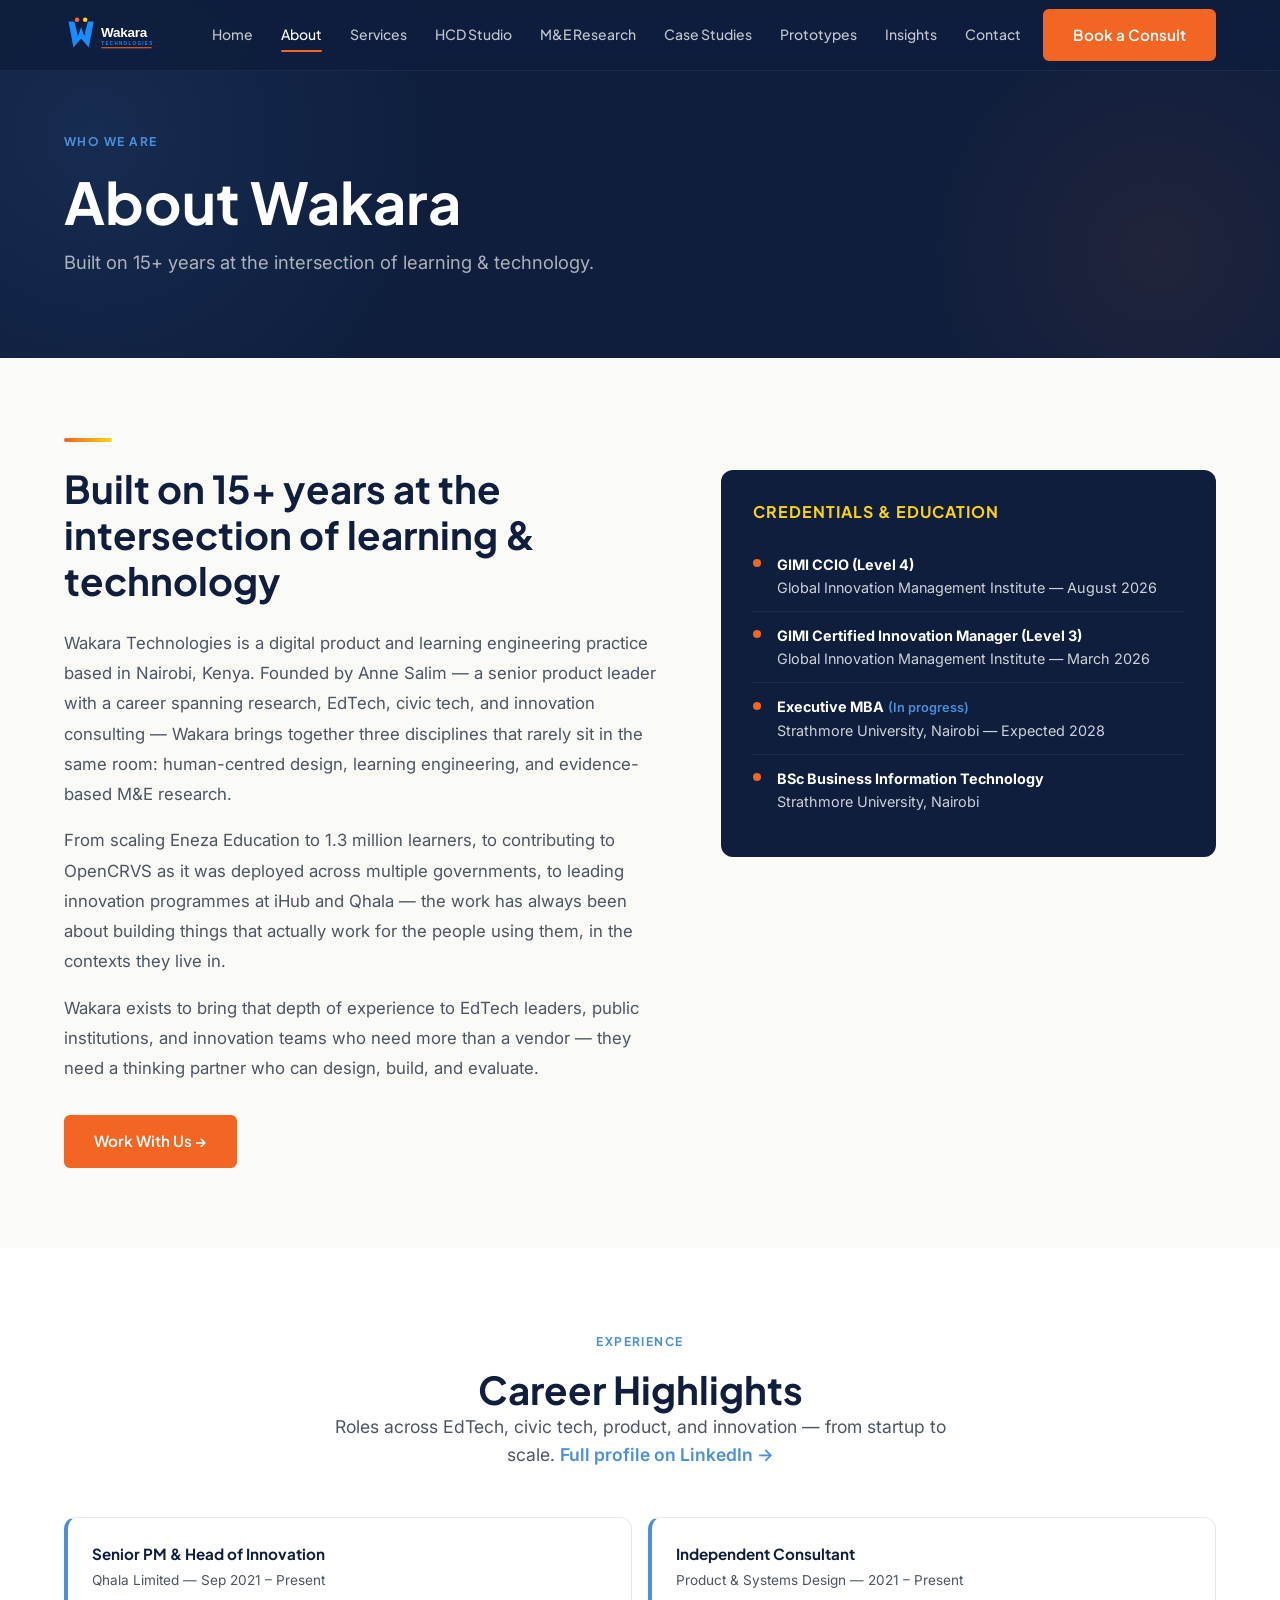
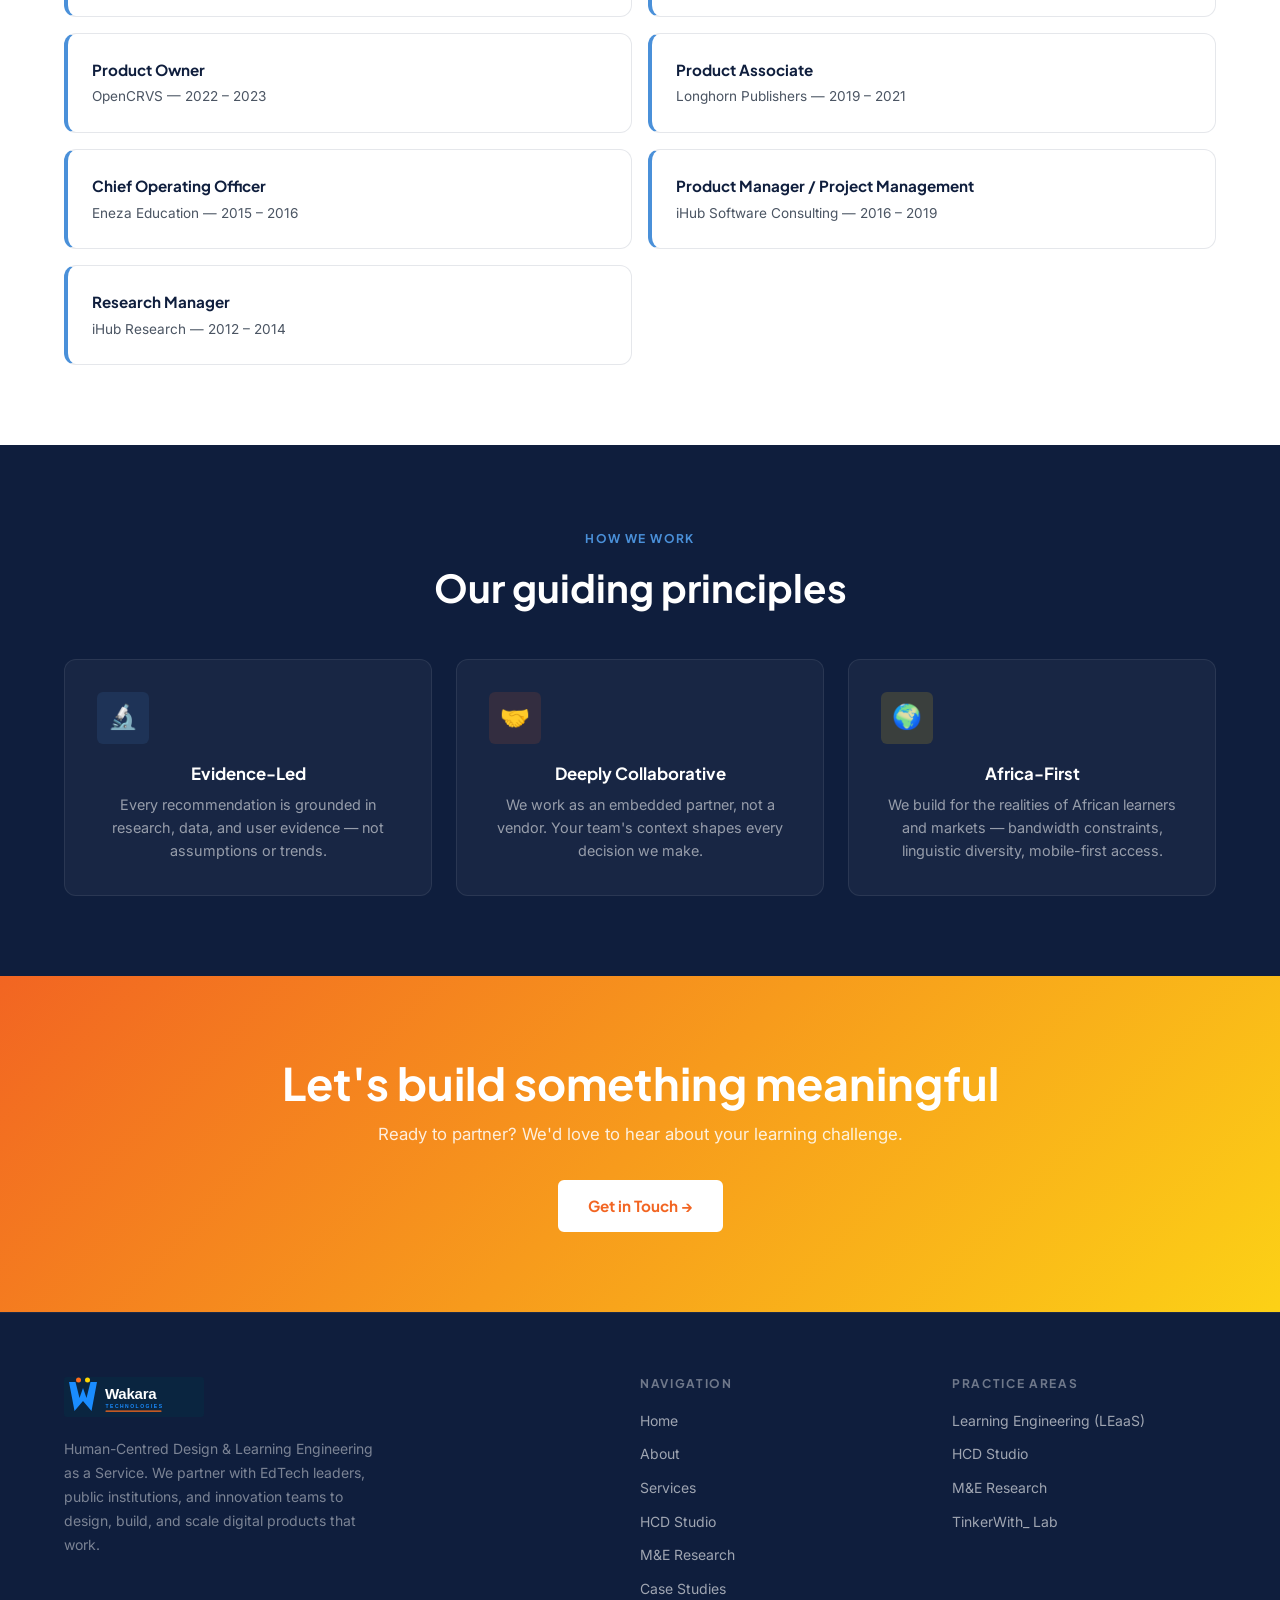
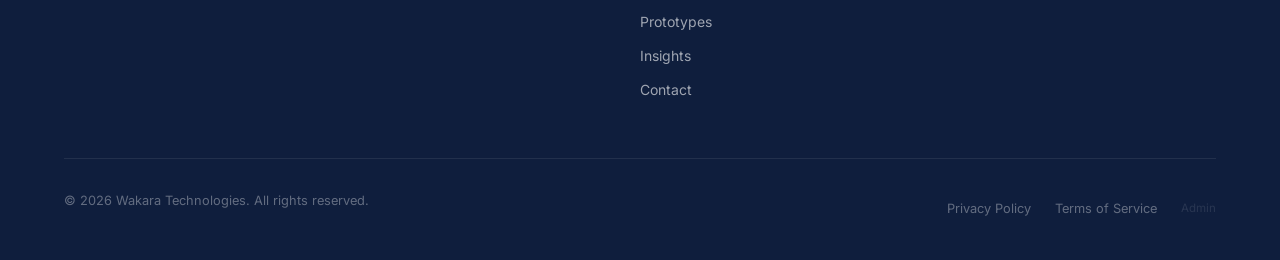
==== commit 5aae2658: "Add BIT undergraduate degree; mark MBA as in progress (2028)" ====
--- a/about.html
+++ b/about.html
@@ -120,7 +120,15 @@
             <div class="cred-item">
               <div class="cred-dot"></div>
               <div class="cred-text">
-                <strong>Executive MBA</strong><br />
+                <strong>Executive MBA</strong> <span style="font-size:.8rem;color:var(--sky);font-weight:600;">(In progress)</span><br />
+                Strathmore University, Nairobi &mdash; Expected 2028
+              </div>
+            </div>
+
+            <div class="cred-item">
+              <div class="cred-dot"></div>
+              <div class="cred-text">
+                <strong>BSc Business Information Technology</strong><br />
                 Strathmore University, Nairobi
               </div>
             </div>
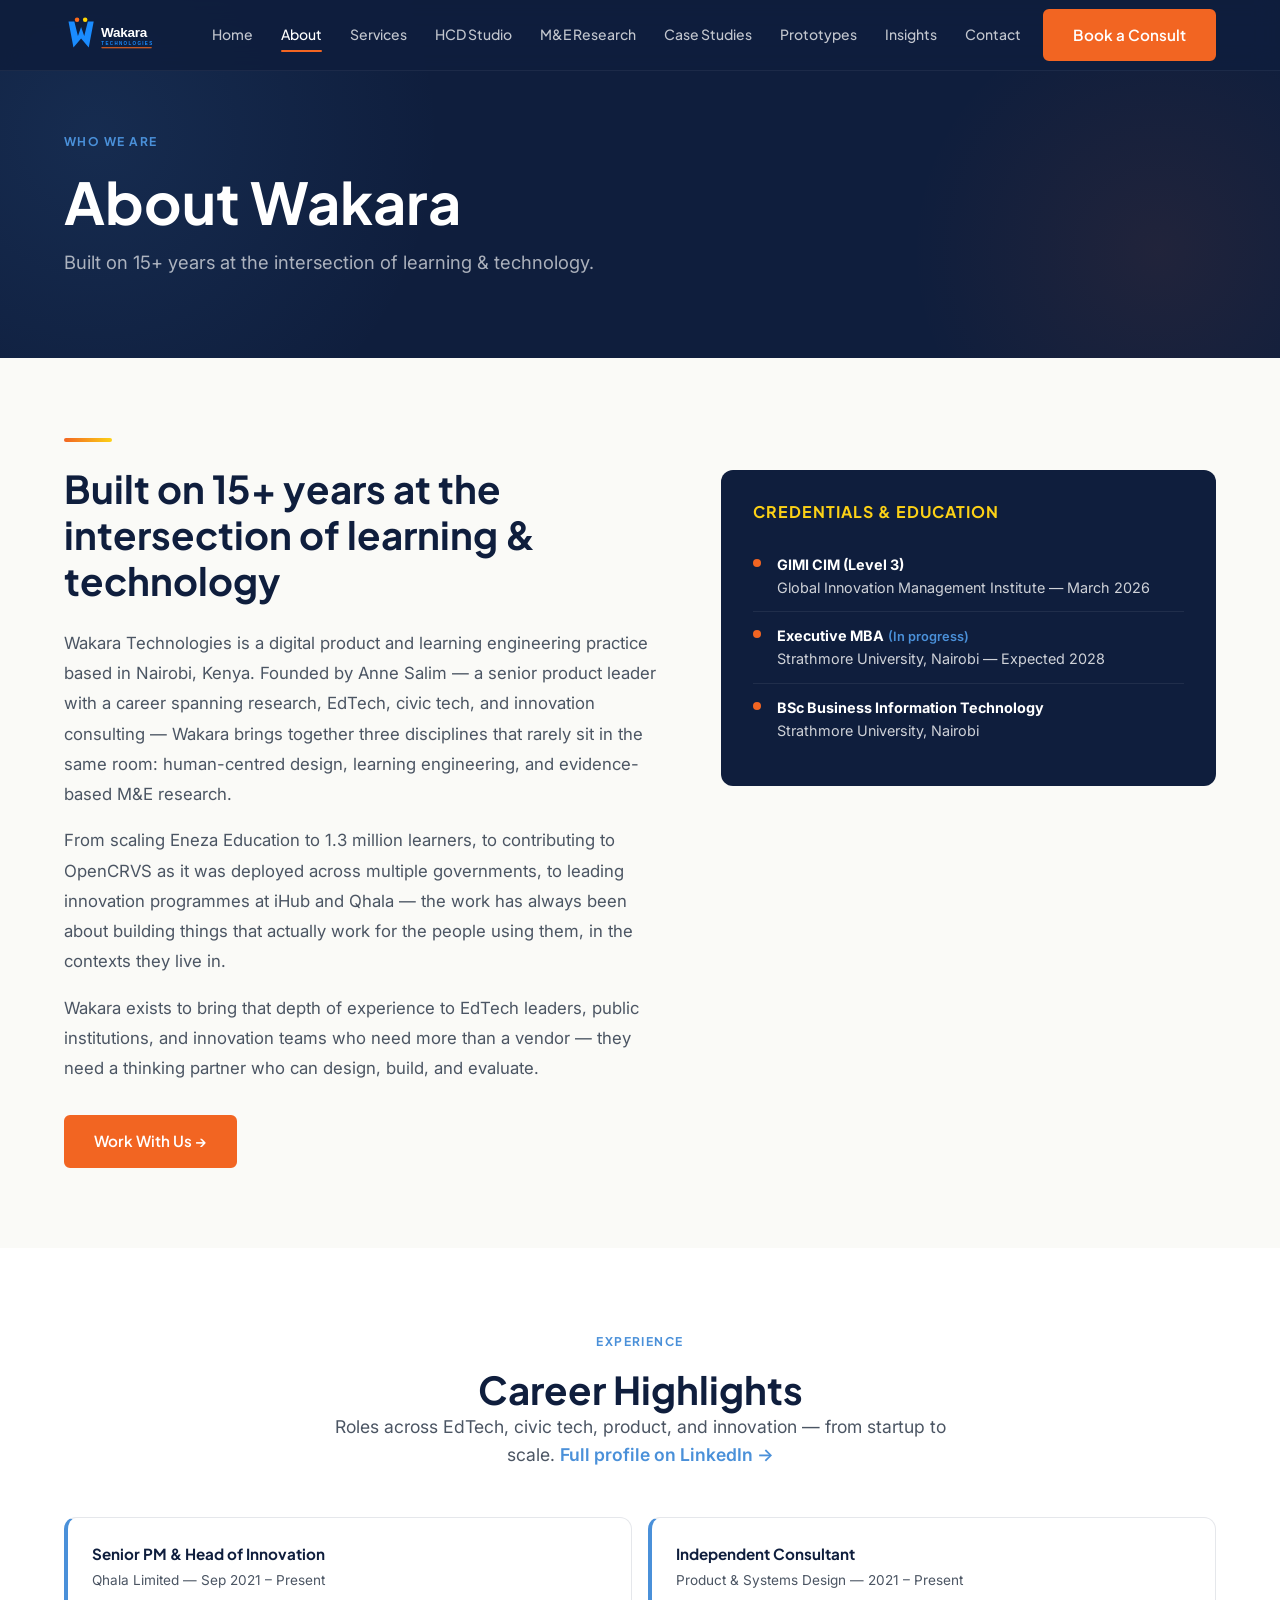
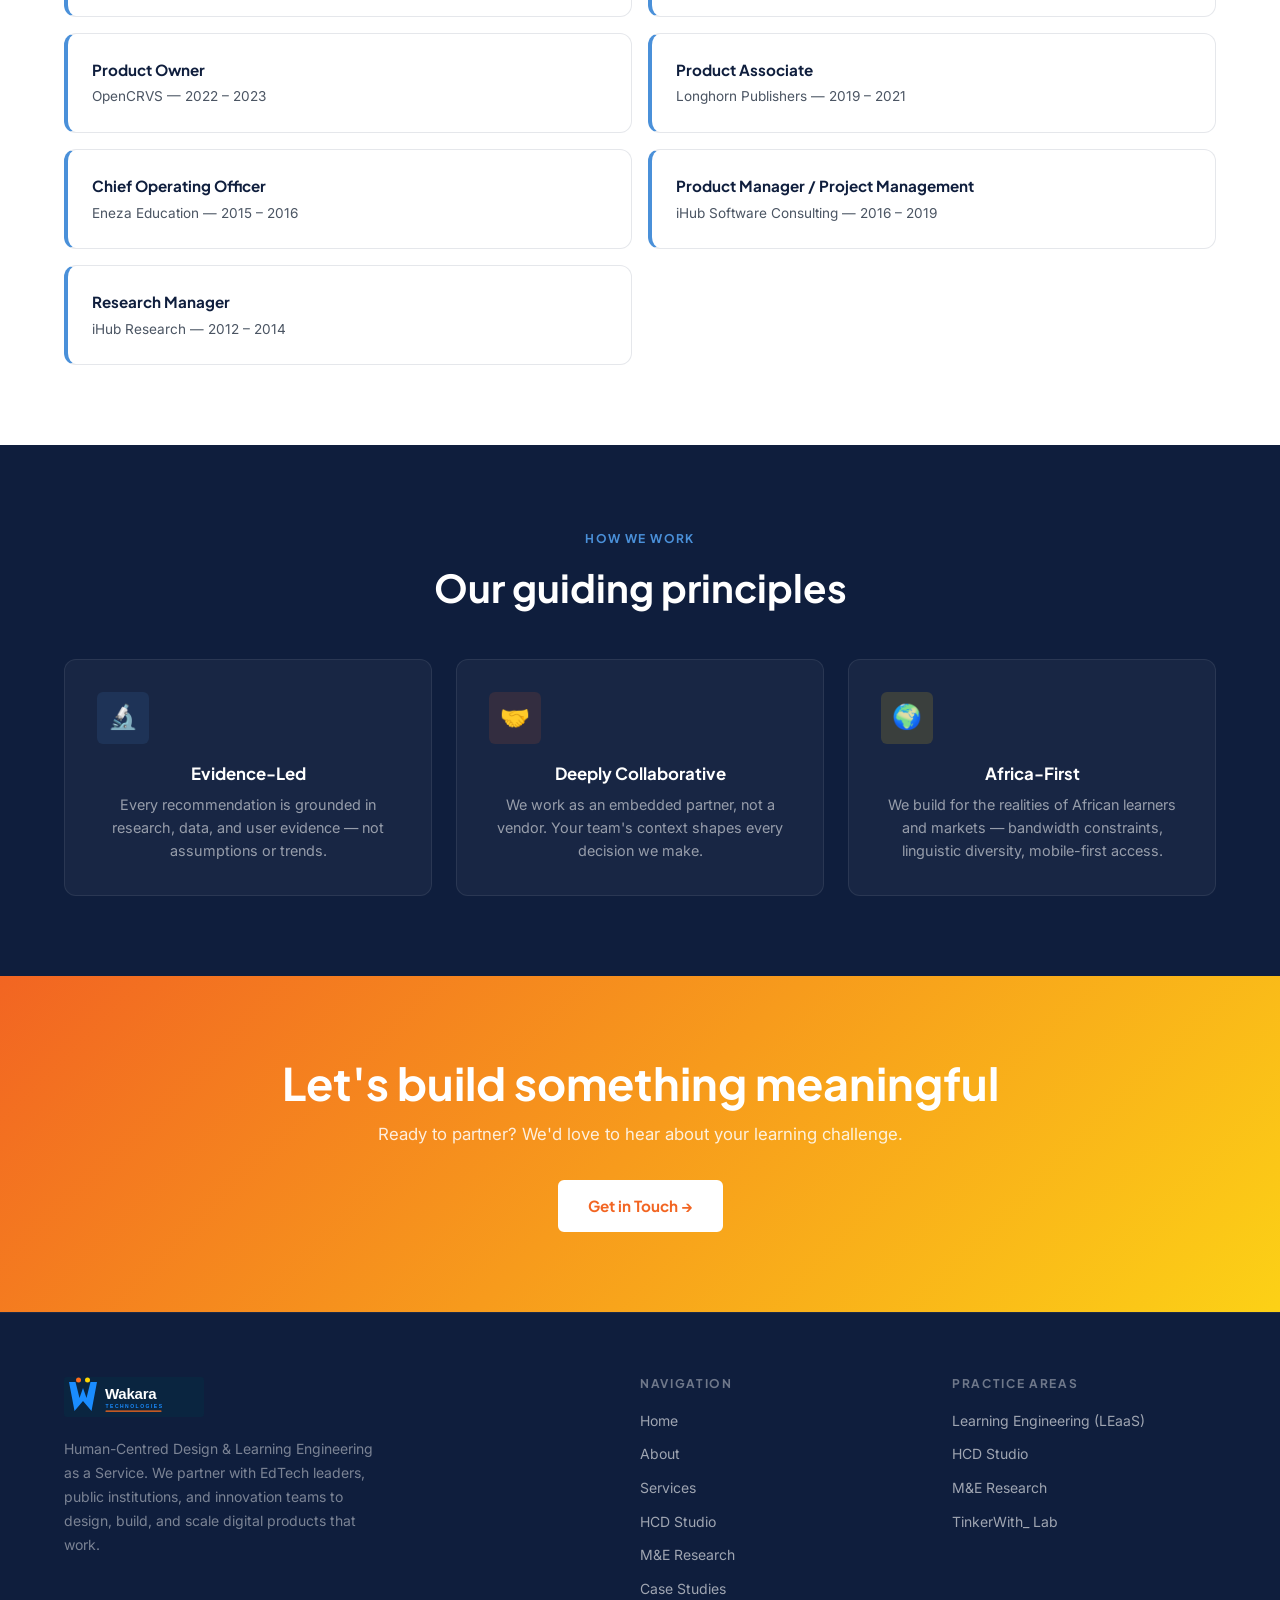
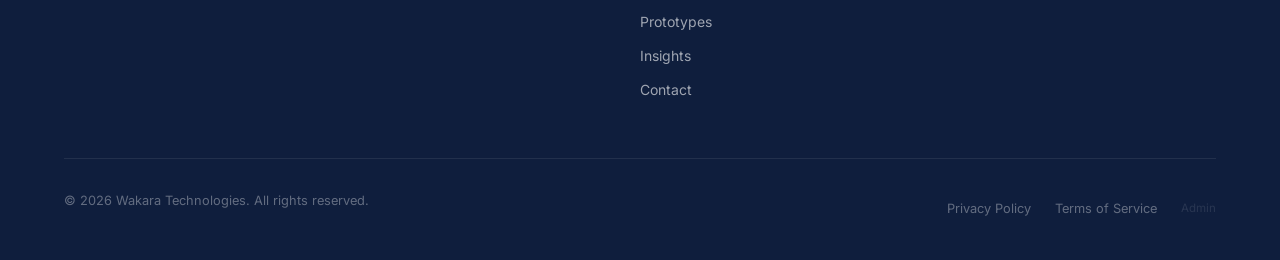
==== commit 7ebc23c6: "Show GIMI CIM Level 3 only; remove Level 4 until earned" ====
--- a/about.html
+++ b/about.html
@@ -104,15 +104,7 @@
             <div class="cred-item">
               <div class="cred-dot"></div>
               <div class="cred-text">
-                <strong>GIMI CCIO (Level 4)</strong><br />
-                Global Innovation Management Institute &mdash; August 2026
-              </div>
-            </div>
-
-            <div class="cred-item">
-              <div class="cred-dot"></div>
-              <div class="cred-text">
-                <strong>GIMI Certified Innovation Manager (Level 3)</strong><br />
+                <strong>GIMI CIM (Level 3)</strong><br />
                 Global Innovation Management Institute &mdash; March 2026
               </div>
             </div>
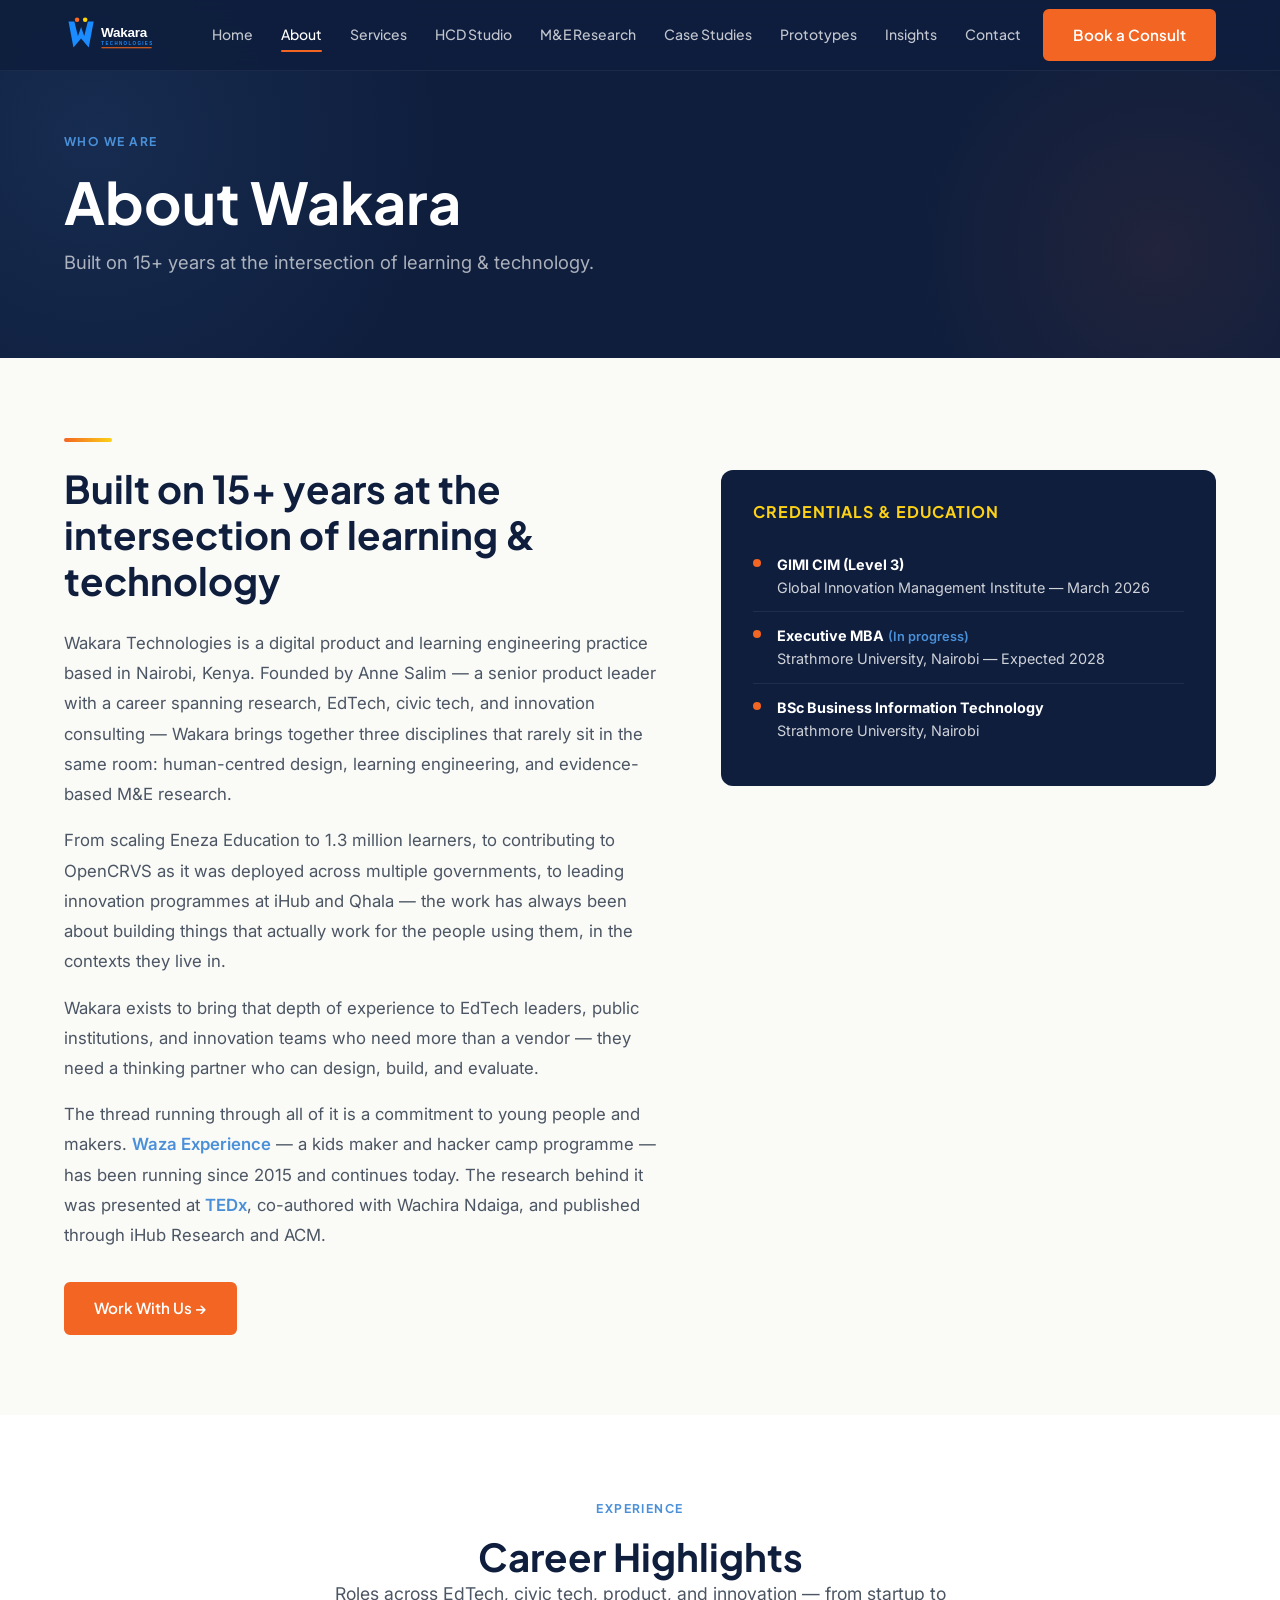
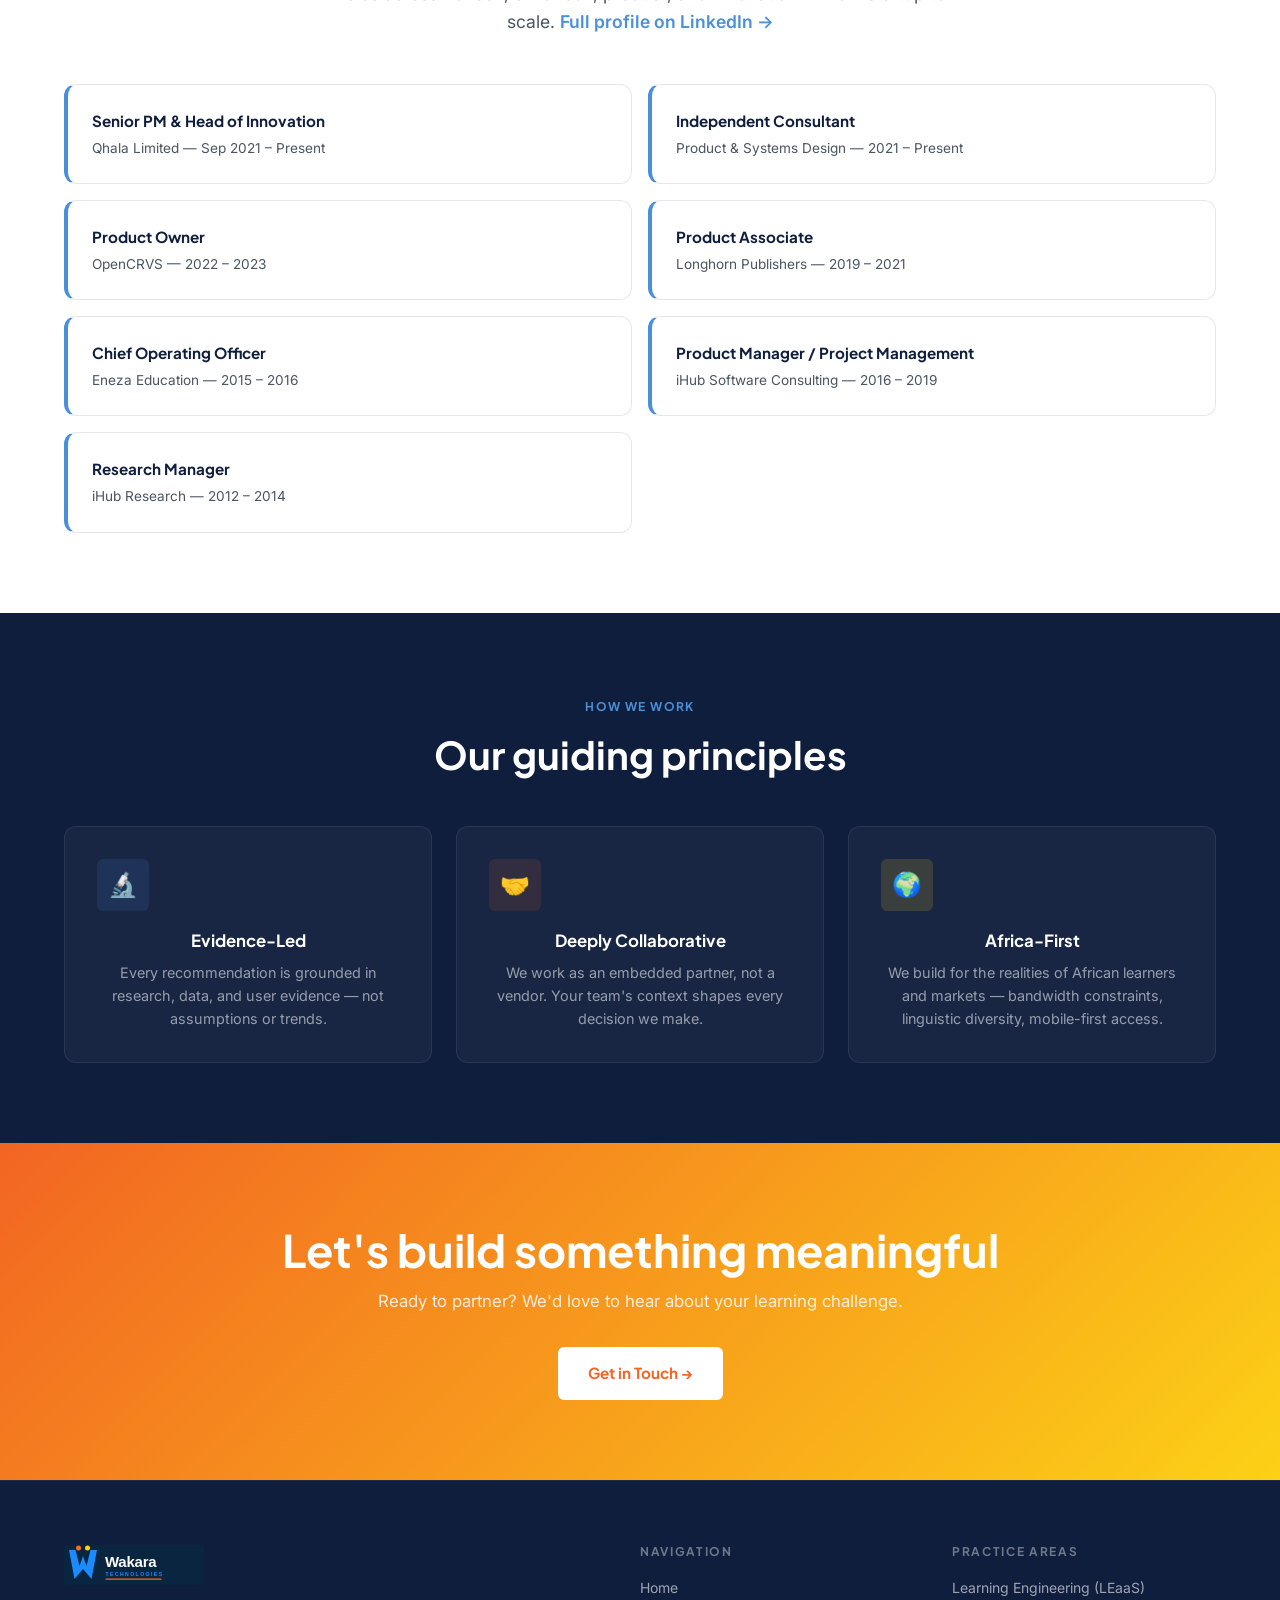
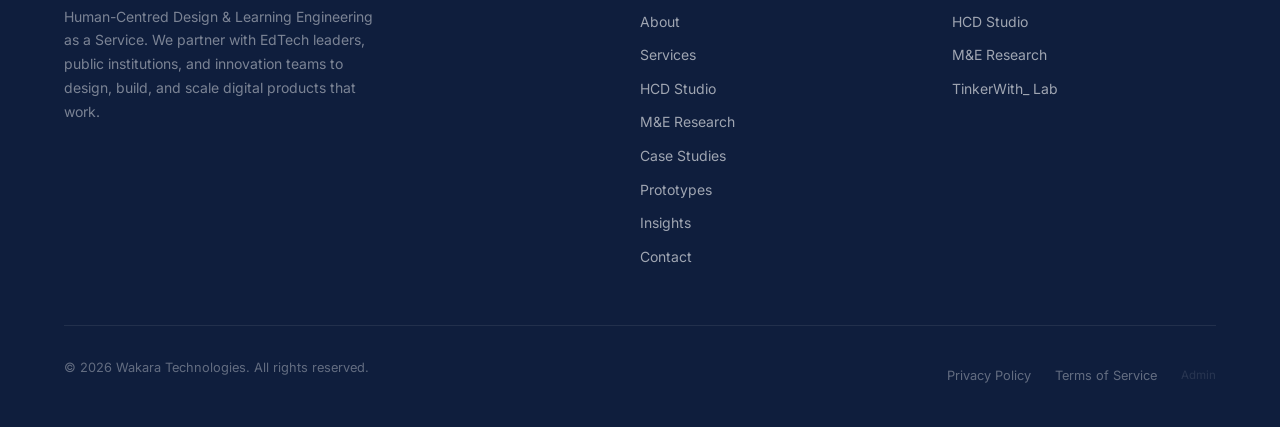
==== commit 2207f93e: "Add Waza Experience and TEDx talk to research, prototypes, and about pages" ====
--- a/about.html
+++ b/about.html
@@ -91,6 +91,9 @@
           <p style="font-size:1.05rem;color:var(--gray-600);line-height:1.8;">
             Wakara exists to bring that depth of experience to EdTech leaders, public institutions, and innovation teams who need more than a vendor — they need a thinking partner who can design, build, and evaluate.
           </p>
+          <p style="font-size:1.05rem;color:var(--gray-600);line-height:1.8;">
+            The thread running through all of it is a commitment to young people and makers. <a href="https://www.facebook.com/wazaexperience/" target="_blank" rel="noopener" style="color:var(--sky);font-weight:600;">Waza Experience</a> — a kids maker and hacker camp programme — has been running since 2015 and continues today. The research behind it was presented at <a href="https://www.youtube.com/watch?v=613OPbNZenQ" target="_blank" rel="noopener" style="color:var(--sky);font-weight:600;">TEDx</a>, co-authored with Wachira Ndaiga, and published through iHub Research and ACM.
+          </p>
 
           <div style="margin-top:2rem;">
             <a href="contact.html" class="btn btn-primary">Work With Us &rarr;</a>
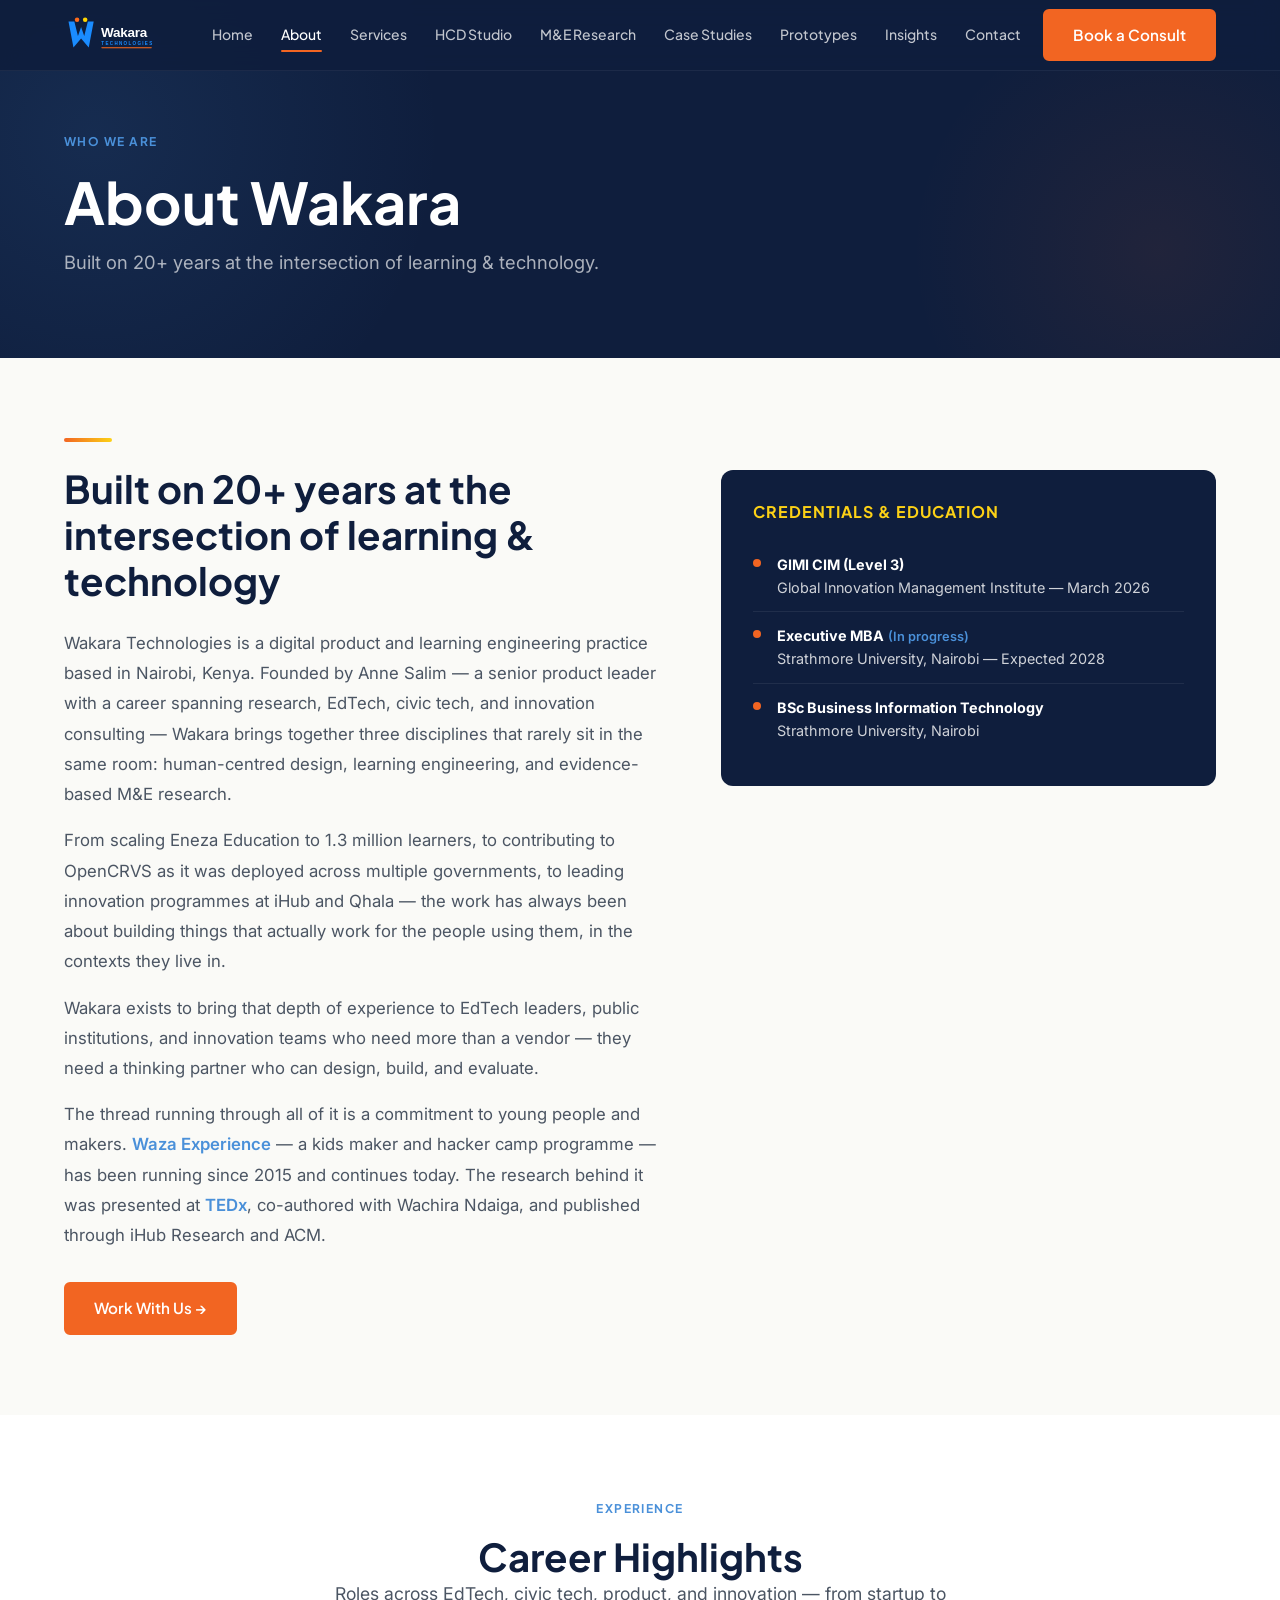
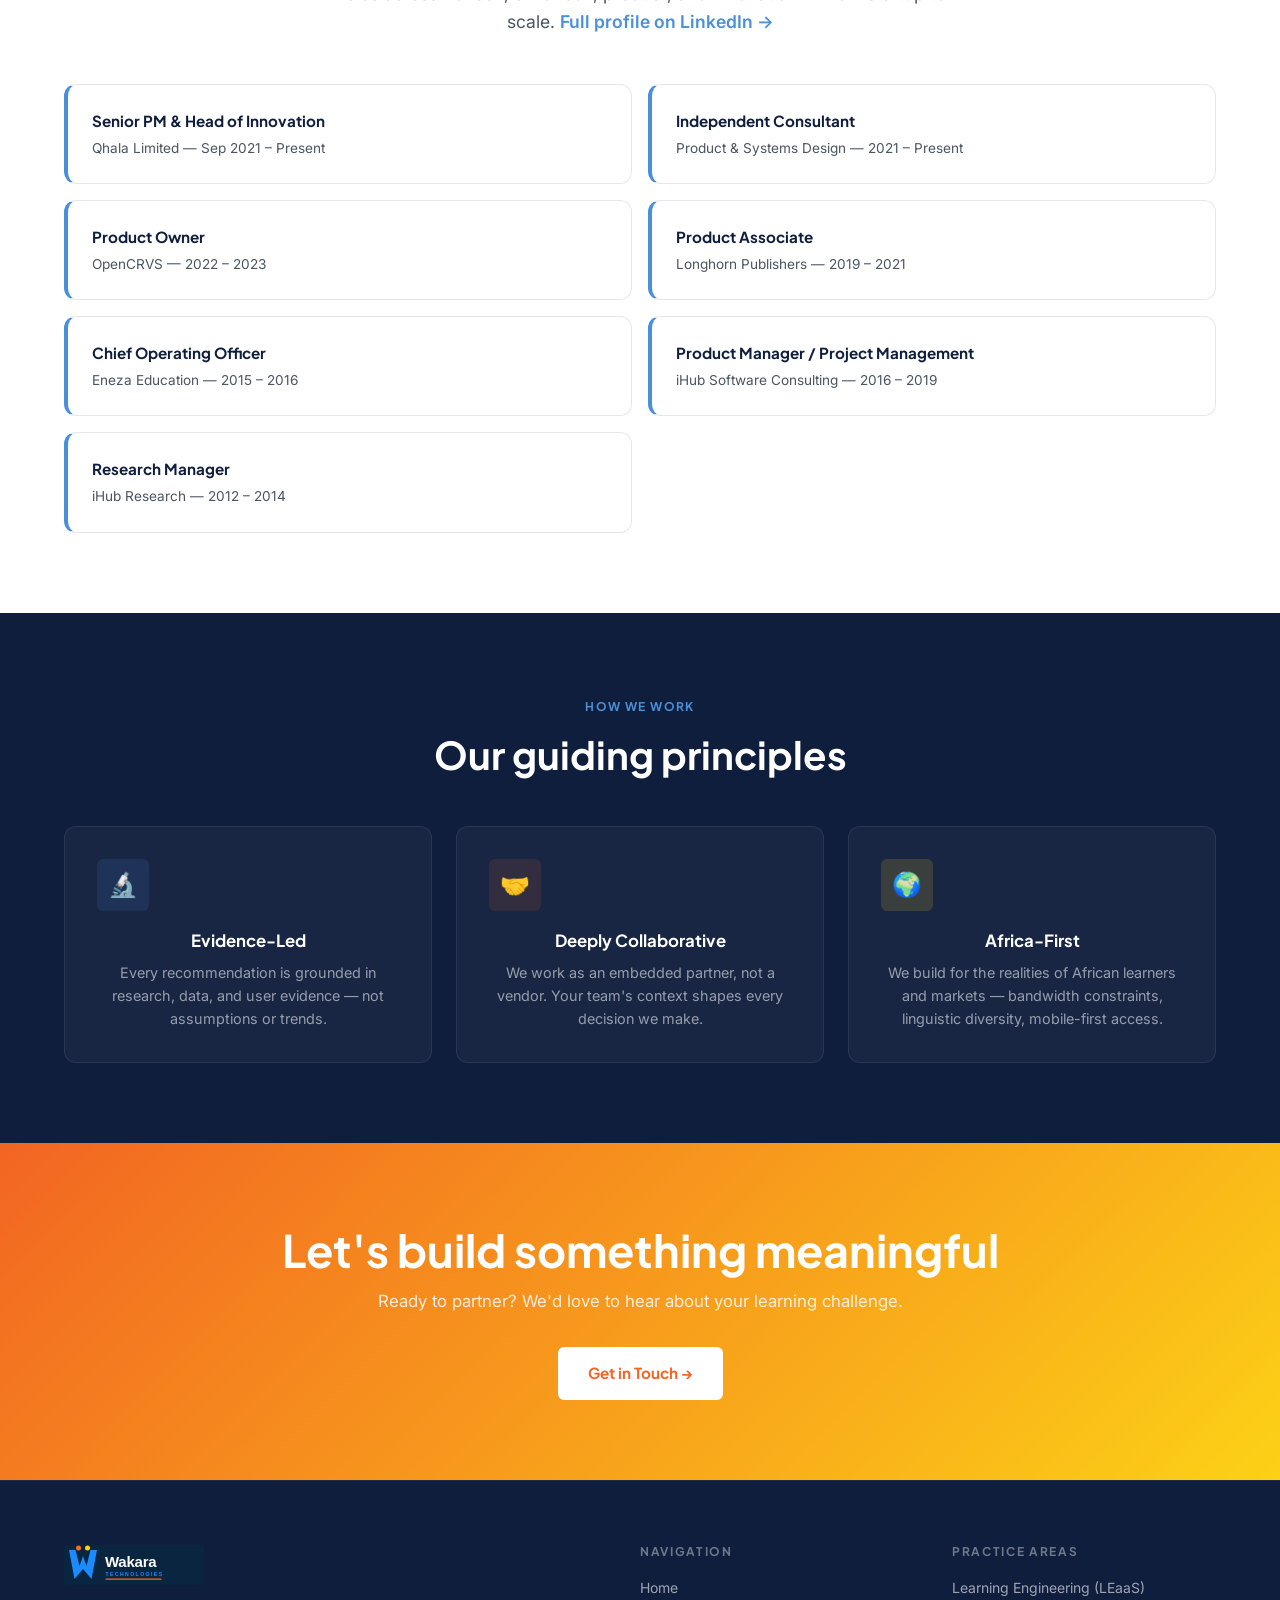
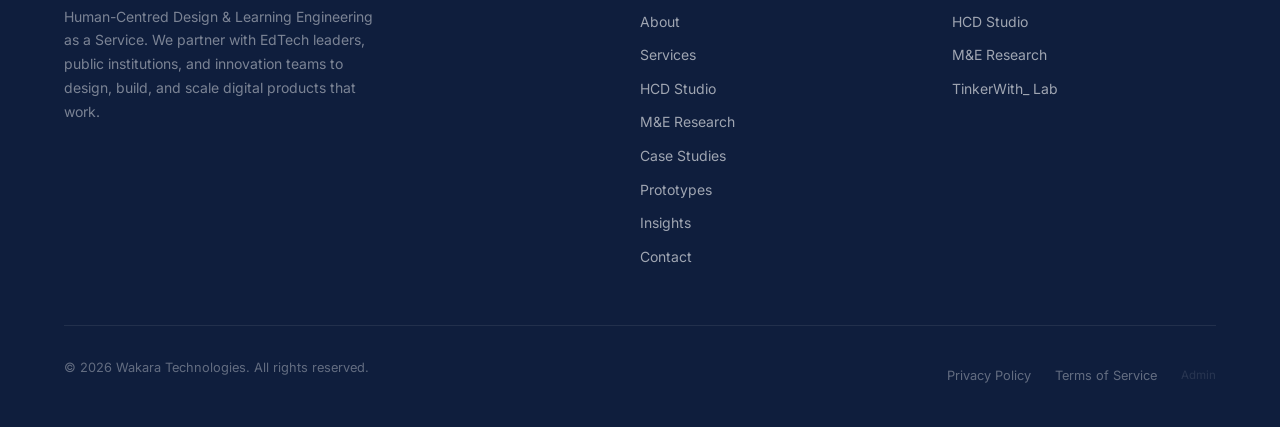
==== commit 7929a425: "Fix homepage stat to 20+ years EdTech, update about tagline, add ACM link to KHC paper, fix doubled " ====
--- a/about.html
+++ b/about.html
@@ -5,7 +5,7 @@
   <meta name="viewport" content="width=device-width, initial-scale=1.0" />
   <link rel="icon" type="image/svg+xml" href="assets/images/wakara_favicon.svg" />
   <link rel="icon" type="image/png" sizes="32x32" href="assets/images/wakara_favicon_32px.png" />
-  <meta name="description" content="About Wakara Technologies — 15+ years at the intersection of learning and technology. Based in Nairobi, Kenya." />
+  <meta name="description" content="About Wakara Technologies — 20+ years at the intersection of learning and technology. Based in Nairobi, Kenya." />
   <title>About — Wakara Technologies</title>
   <link rel="preconnect" href="https://fonts.googleapis.com" />
   <link rel="preconnect" href="https://fonts.gstatic.com" crossorigin />
@@ -69,7 +69,7 @@
     <div class="container page-hero-content">
       <span class="section-label">Who We Are</span>
       <h1>About Wakara</h1>
-      <p class="hero-sub">Built on 15+ years at the intersection of learning &amp; technology.</p>
+      <p class="hero-sub">Built on 20+ years at the intersection of learning &amp; technology.</p>
     </div>
   </header>
 
@@ -80,7 +80,7 @@
 
         <div>
           <div class="divider"></div>
-          <h2 style="margin-bottom:1.5rem;">Built on 15+ years at the intersection of learning &amp; technology</h2>
+          <h2 style="margin-bottom:1.5rem;">Built on 20+ years at the intersection of learning &amp; technology</h2>
 
           <p style="font-size:1.05rem;color:var(--gray-600);line-height:1.8;">
             Wakara Technologies is a digital product and learning engineering practice based in Nairobi, Kenya. Founded by Anne Salim — a senior product leader with a career spanning research, EdTech, civic tech, and innovation consulting — Wakara brings together three disciplines that rarely sit in the same room: human-centred design, learning engineering, and evidence-based M&amp;E research.
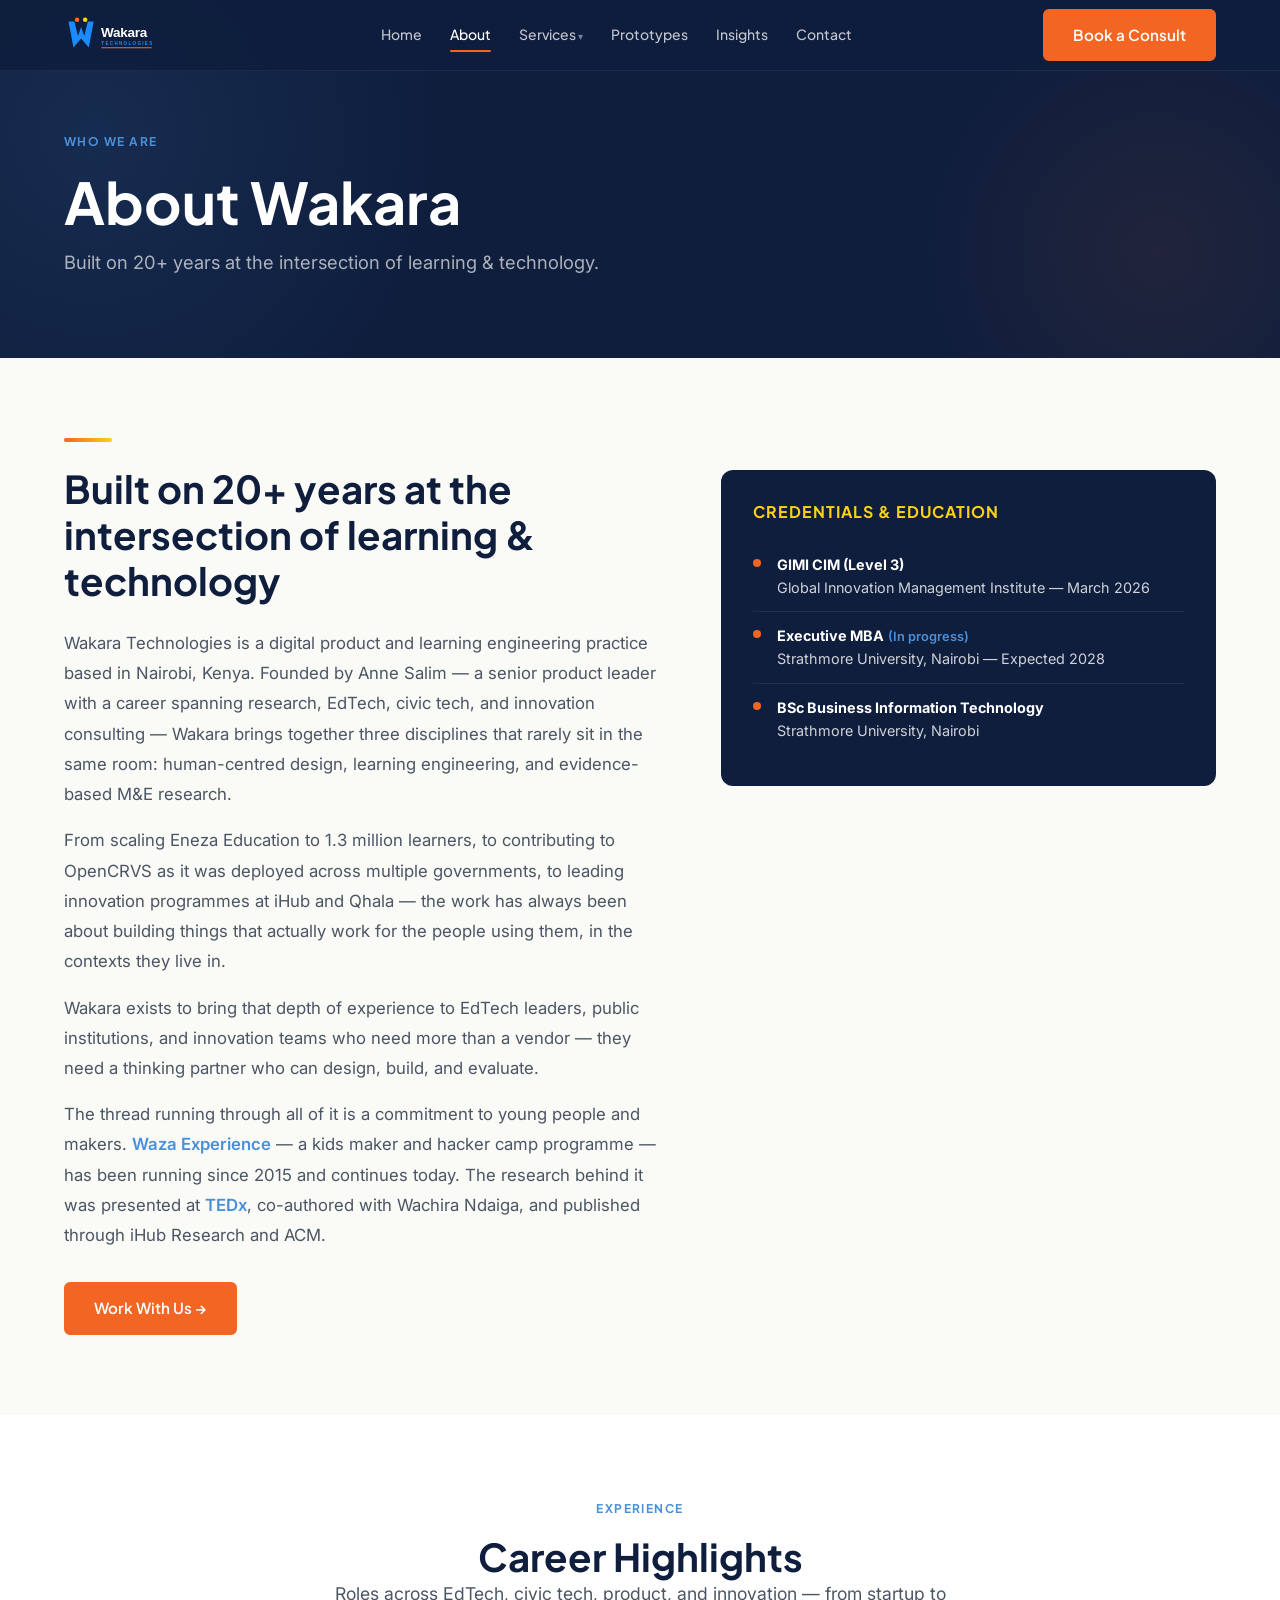
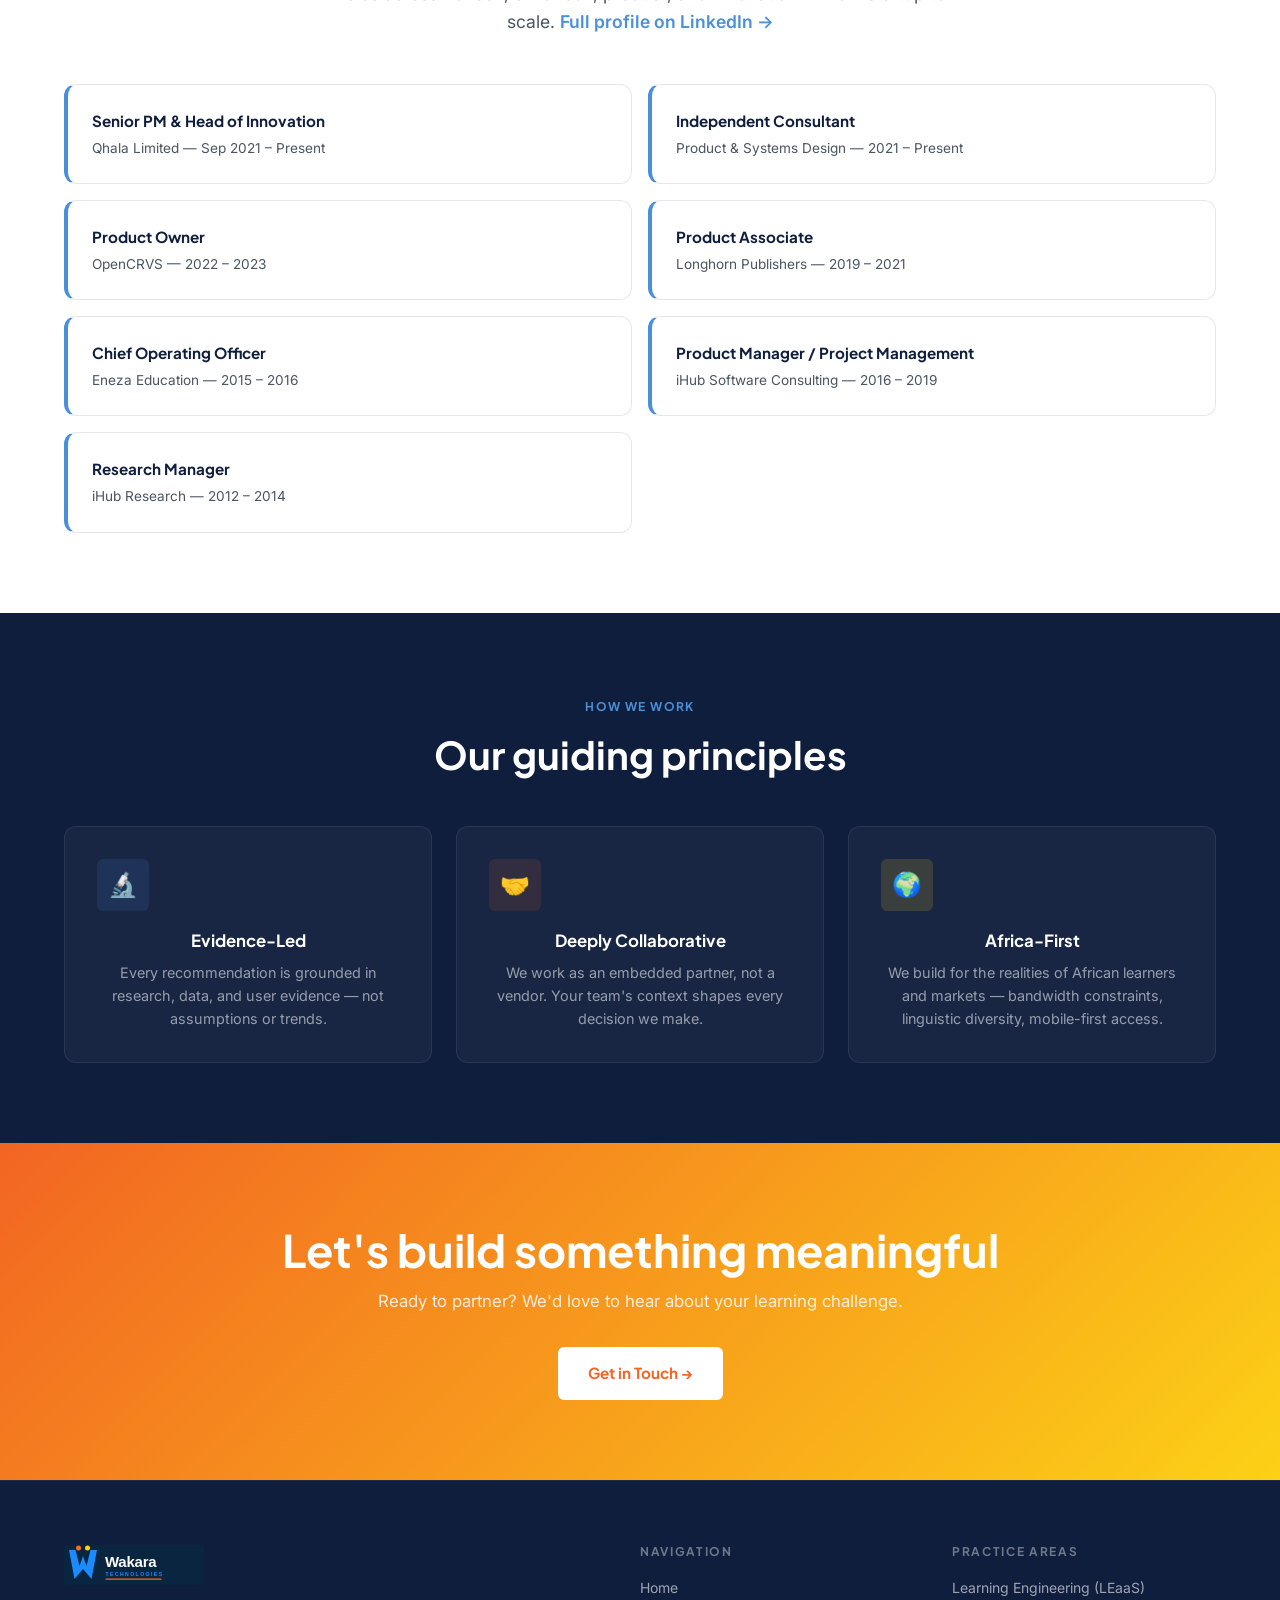
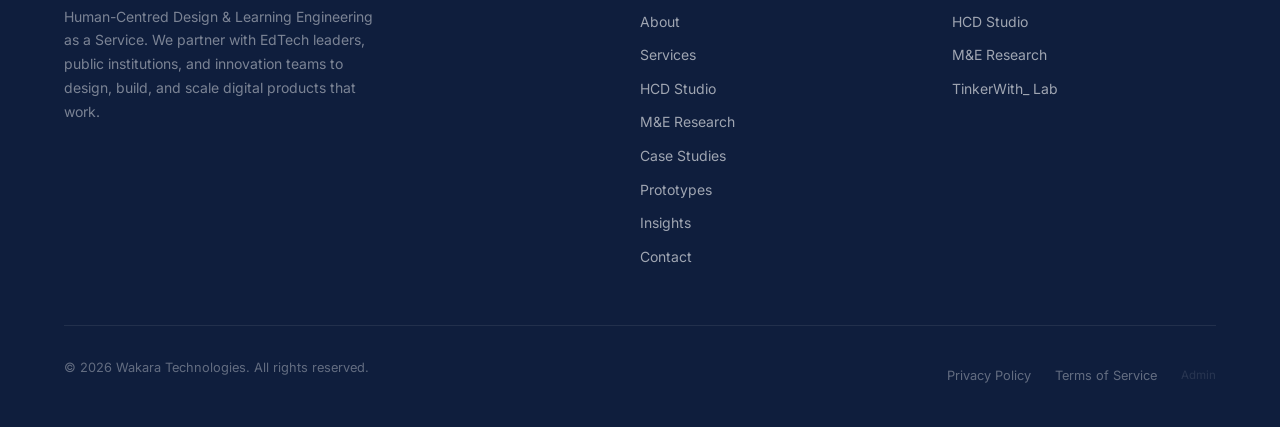
==== commit ea6f3512: "Add Services dropdown in desktop navbar nesting HCD Studio, M&E Research, Case Studies" ====
--- a/about.html
+++ b/about.html
@@ -32,10 +32,15 @@
       <ul class="nav-links" role="list">
         <li><a href="index.html">Home</a></li>
         <li><a href="about.html" class="active">About</a></li>
-        <li><a href="services.html">Services</a></li>
-        <li><a href="hcd.html">HCD Studio</a></li>
-        <li><a href="research.html">M&amp;E Research</a></li>
-        <li><a href="case-studies.html">Case Studies</a></li>
+        <li class="has-dropdown">
+          <a href="services.html">Services</a>
+          <div class="nav-dropdown">
+            <a href="services.html">Overview</a>
+            <a href="hcd.html">HCD Studio</a>
+            <a href="research.html">M&amp;E Research</a>
+            <a href="case-studies.html">Case Studies</a>
+          </div>
+        </li>
         <li><a href="prototypes.html">Prototypes</a></li>
         <li><a href="insights.html">Insights</a></li>
         <li><a href="contact.html">Contact</a></li>
--- a/assets/css/theme.css
+++ b/assets/css/theme.css
@@ -235,6 +235,52 @@
   border-radius: 2px;
 }
 
+/* ---- Dropdown nav ---- */
+.nav-links li {
+  position: relative;
+  list-style: none;
+}
+
+.nav-links li.has-dropdown > a::after {
+  content: ' ▾';
+  font-size: .65rem;
+  opacity: .6;
+  vertical-align: middle;
+}
+
+.nav-dropdown {
+  display: none;
+  position: absolute;
+  top: calc(100% + .5rem);
+  left: 0;
+  min-width: 180px;
+  background: var(--navy-light);
+  border: 1px solid rgba(255,255,255,.1);
+  border-radius: var(--radius-sm);
+  box-shadow: 0 8px 24px rgba(0,0,0,.3);
+  z-index: 200;
+  padding: .4rem 0;
+}
+
+.nav-links li.has-dropdown:hover .nav-dropdown,
+.nav-links li.has-dropdown:focus-within .nav-dropdown {
+  display: block;
+}
+
+.nav-dropdown a {
+  display: block;
+  padding: .45rem 1rem;
+  font-size: .82rem;
+  color: rgba(255,255,255,.75);
+  border-radius: 0;
+  white-space: nowrap;
+}
+
+.nav-dropdown a:hover {
+  color: var(--white);
+  background: rgba(255,255,255,.07);
+}
+
 .nav-cta {
   display: flex;
   align-items: center;
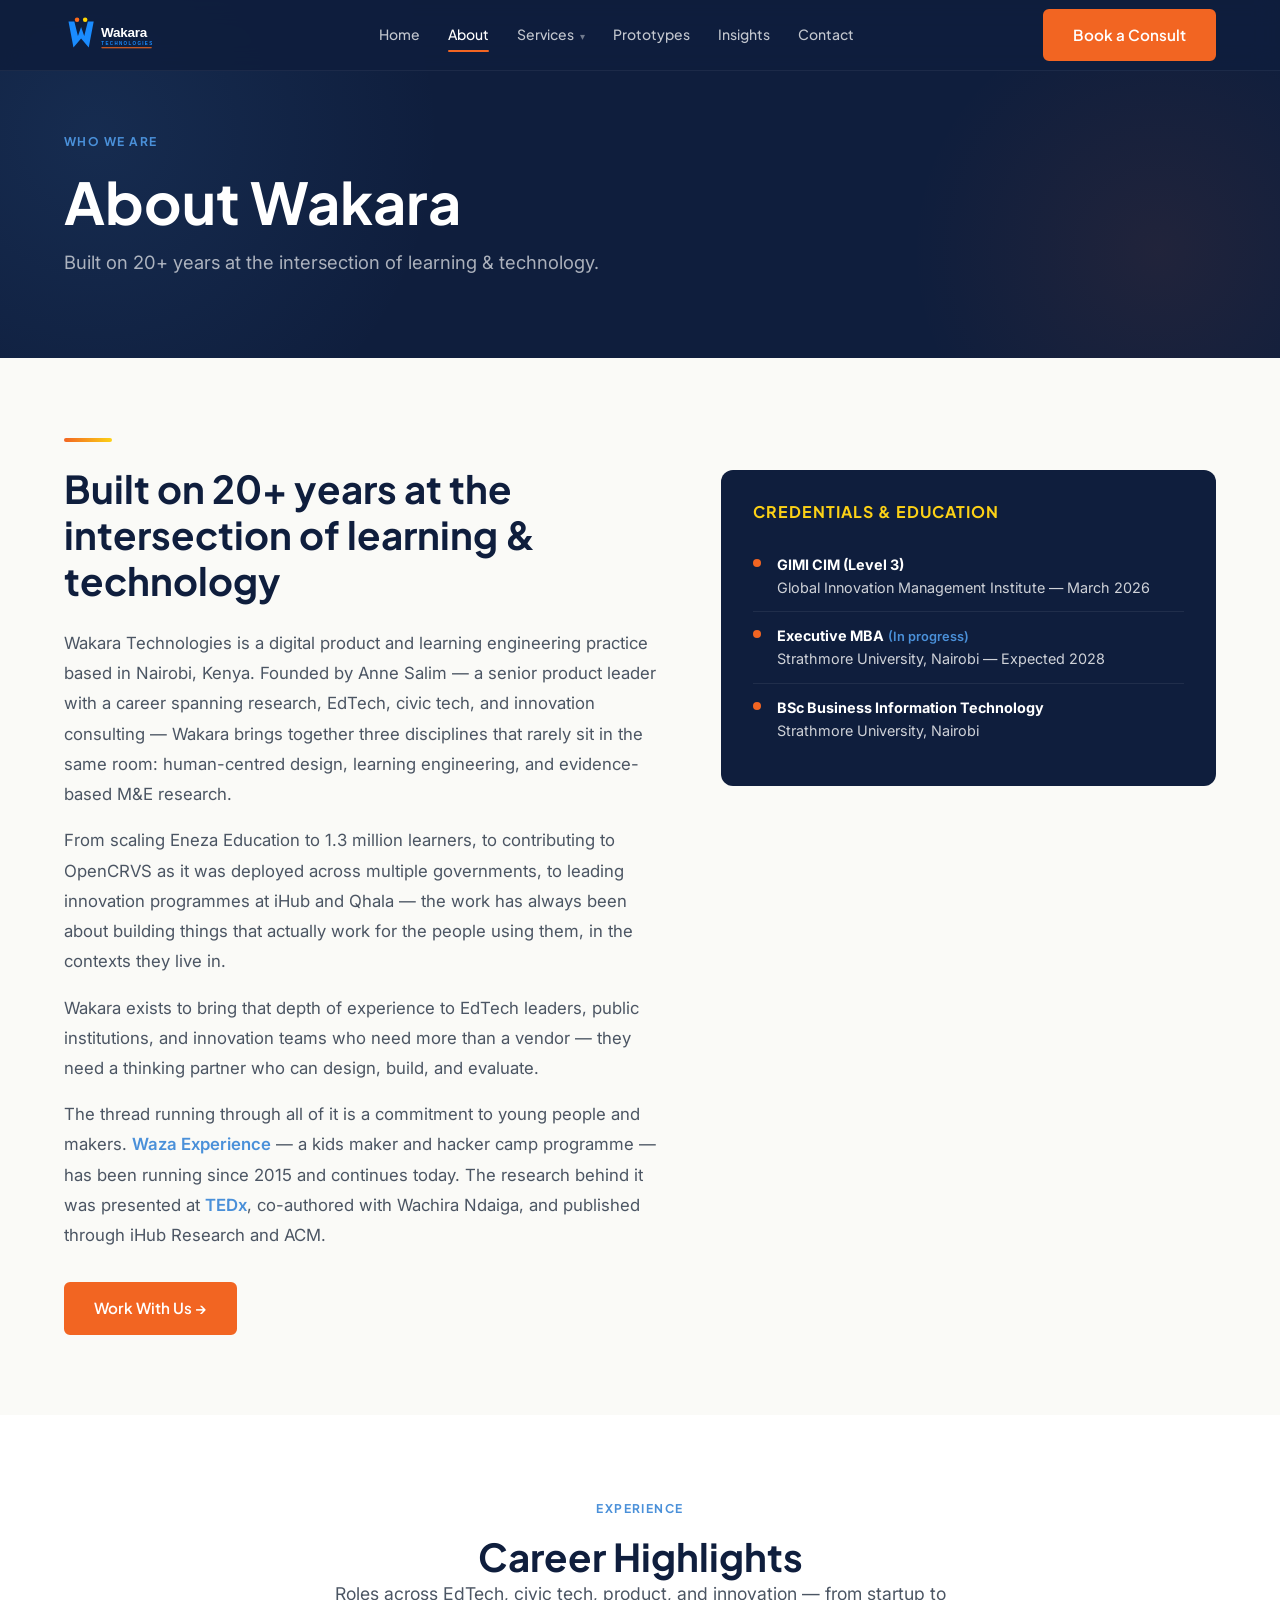
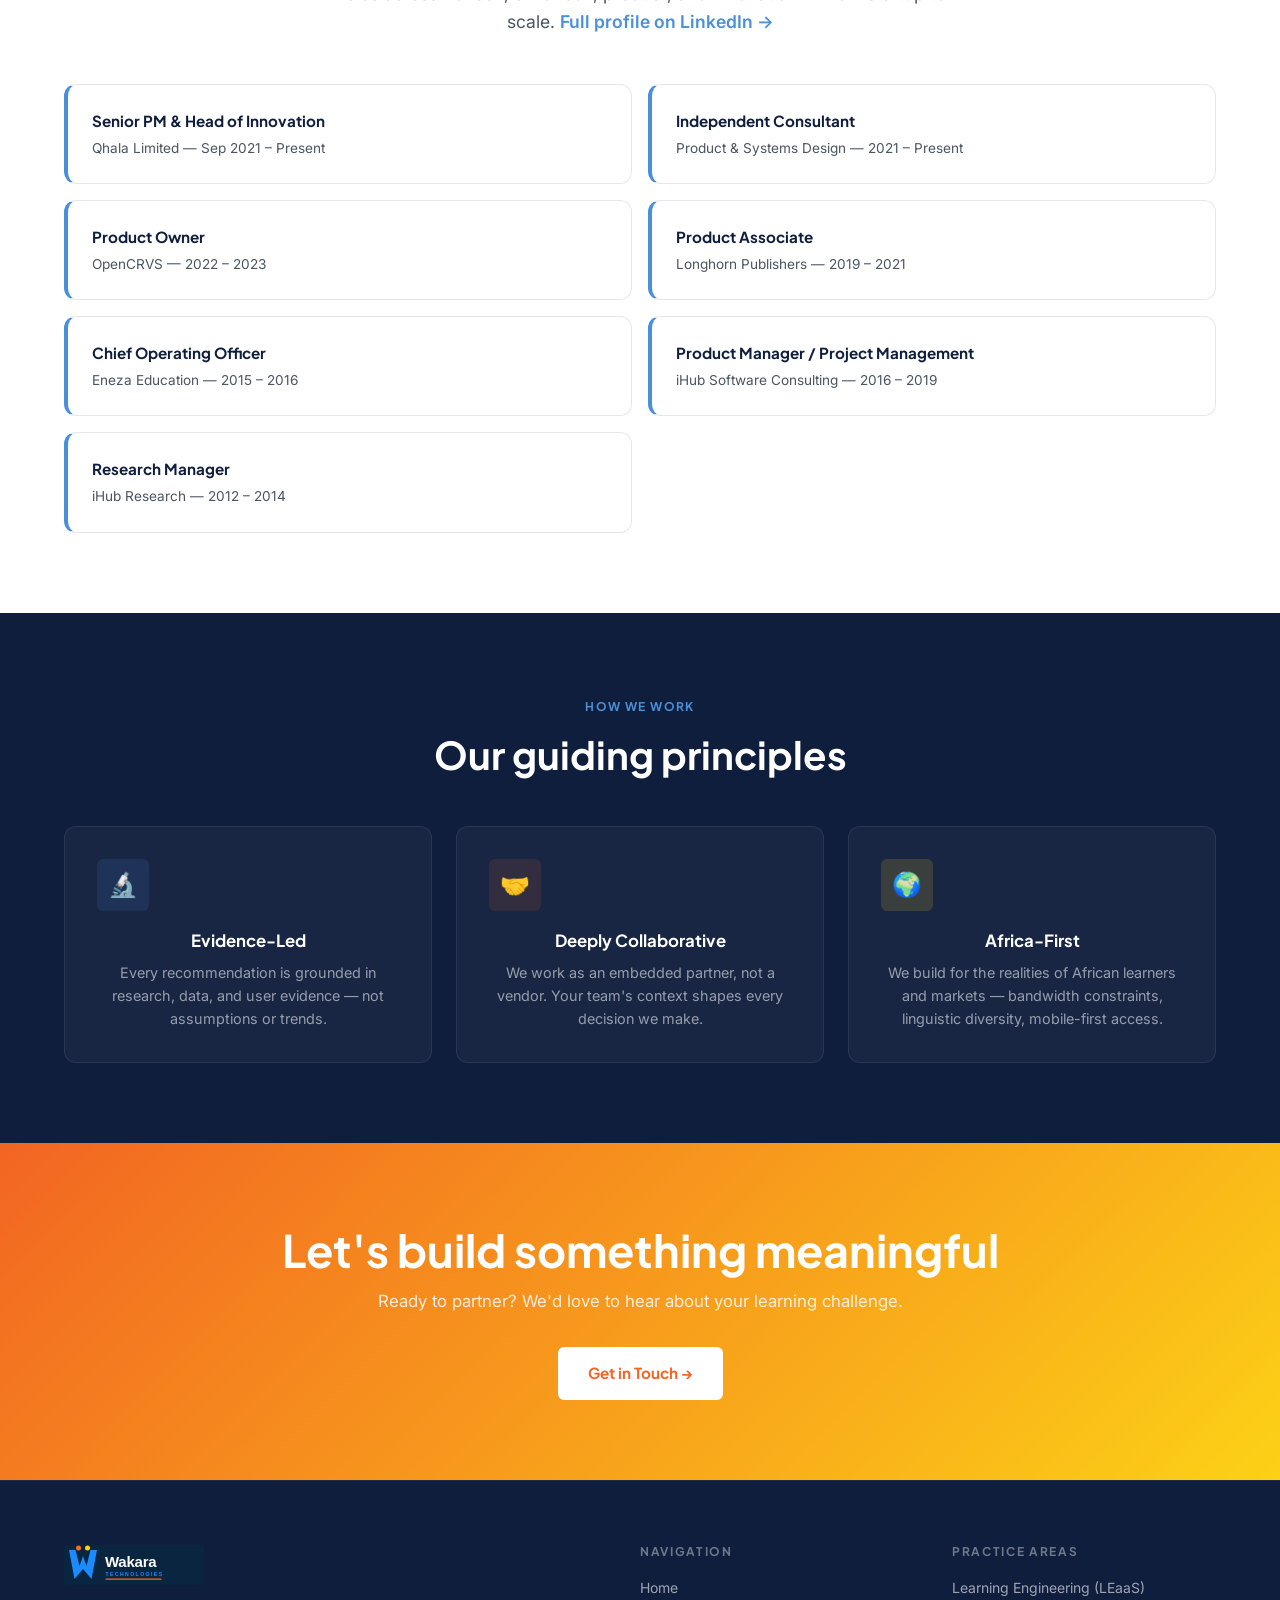
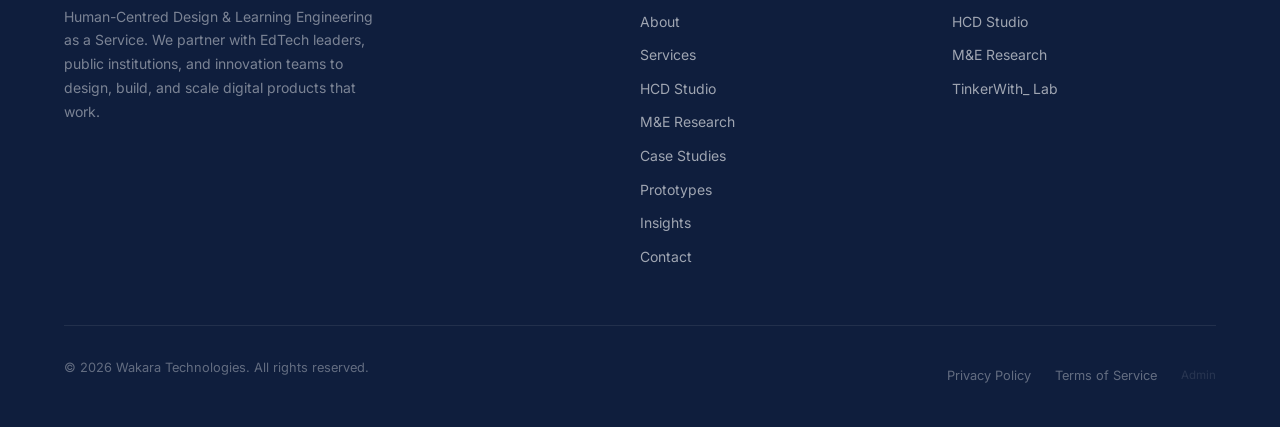
==== commit a23a80a6: "Fix Services dropdown: JS click-toggle, visibility/opacity approach, caret only in desktop nav, corr" ====
--- a/about.html
+++ b/about.html
@@ -33,7 +33,7 @@
         <li><a href="index.html">Home</a></li>
         <li><a href="about.html" class="active">About</a></li>
         <li class="has-dropdown">
-          <a href="services.html">Services</a>
+          <a href="services.html">Services <span class="caret" aria-hidden="true">▾</span></a>
           <div class="nav-dropdown">
             <a href="services.html">Overview</a>
             <a href="hcd.html">HCD Studio</a>
--- a/assets/css/theme.css
+++ b/assets/css/theme.css
@@ -241,44 +241,60 @@
   list-style: none;
 }
 
-.nav-links li.has-dropdown > a::after {
-  content: ' ▾';
-  font-size: .65rem;
-  opacity: .6;
+.nav-links li.has-dropdown > a .caret {
+  display: inline-block;
+  margin-left: .25rem;
+  font-size: .6rem;
+  opacity: .55;
+  transition: transform .2s ease;
   vertical-align: middle;
 }
 
+.nav-links li.has-dropdown.open > a .caret {
+  transform: rotate(180deg);
+}
+
 .nav-dropdown {
-  display: none;
+  visibility: hidden;
+  opacity: 0;
+  pointer-events: none;
   position: absolute;
-  top: calc(100% + .5rem);
-  left: 0;
-  min-width: 180px;
+  top: calc(100% + .75rem);
+  left: 50%;
+  transform: translateX(-50%) translateY(-6px);
+  min-width: 190px;
   background: var(--navy-light);
   border: 1px solid rgba(255,255,255,.1);
   border-radius: var(--radius-sm);
-  box-shadow: 0 8px 24px rgba(0,0,0,.3);
-  z-index: 200;
-  padding: .4rem 0;
-}
-
-.nav-links li.has-dropdown:hover .nav-dropdown,
-.nav-links li.has-dropdown:focus-within .nav-dropdown {
-  display: block;
+  box-shadow: 0 12px 32px rgba(0,0,0,.35);
+  z-index: 500;
+  padding: .5rem 0;
+  transition: opacity .18s ease, transform .18s ease, visibility .18s;
+}
+
+.nav-links li.has-dropdown.open .nav-dropdown {
+  visibility: visible;
+  opacity: 1;
+  pointer-events: auto;
+  transform: translateX(-50%) translateY(0);
 }
 
 .nav-dropdown a {
   display: block;
-  padding: .45rem 1rem;
+  padding: .5rem 1.1rem;
   font-size: .82rem;
+  font-weight: 500;
   color: rgba(255,255,255,.75);
   border-radius: 0;
   white-space: nowrap;
-}
-
-.nav-dropdown a:hover {
+  transition: var(--transition);
+}
+
+.nav-dropdown a:hover,
+.nav-dropdown a.active {
   color: var(--white);
   background: rgba(255,255,255,.07);
+  padding-left: 1.4rem;
 }
 
 .nav-cta {
